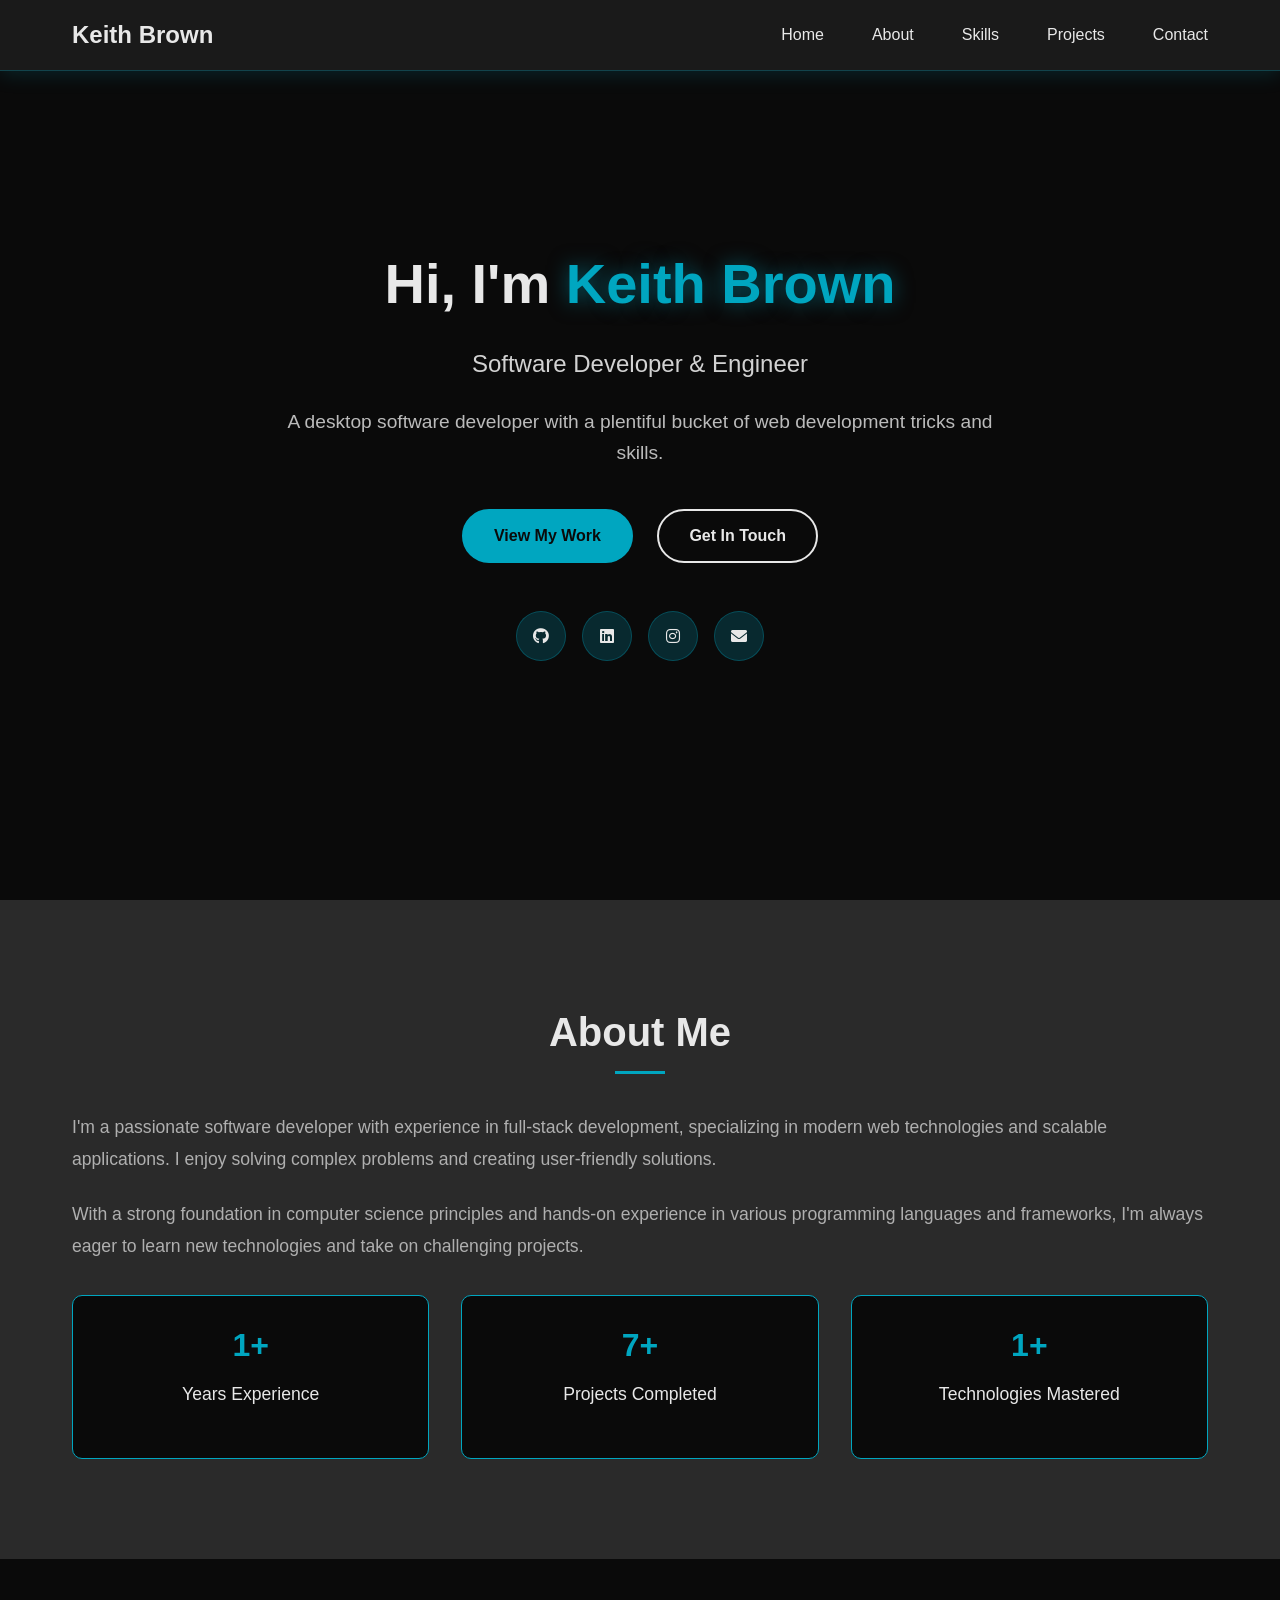
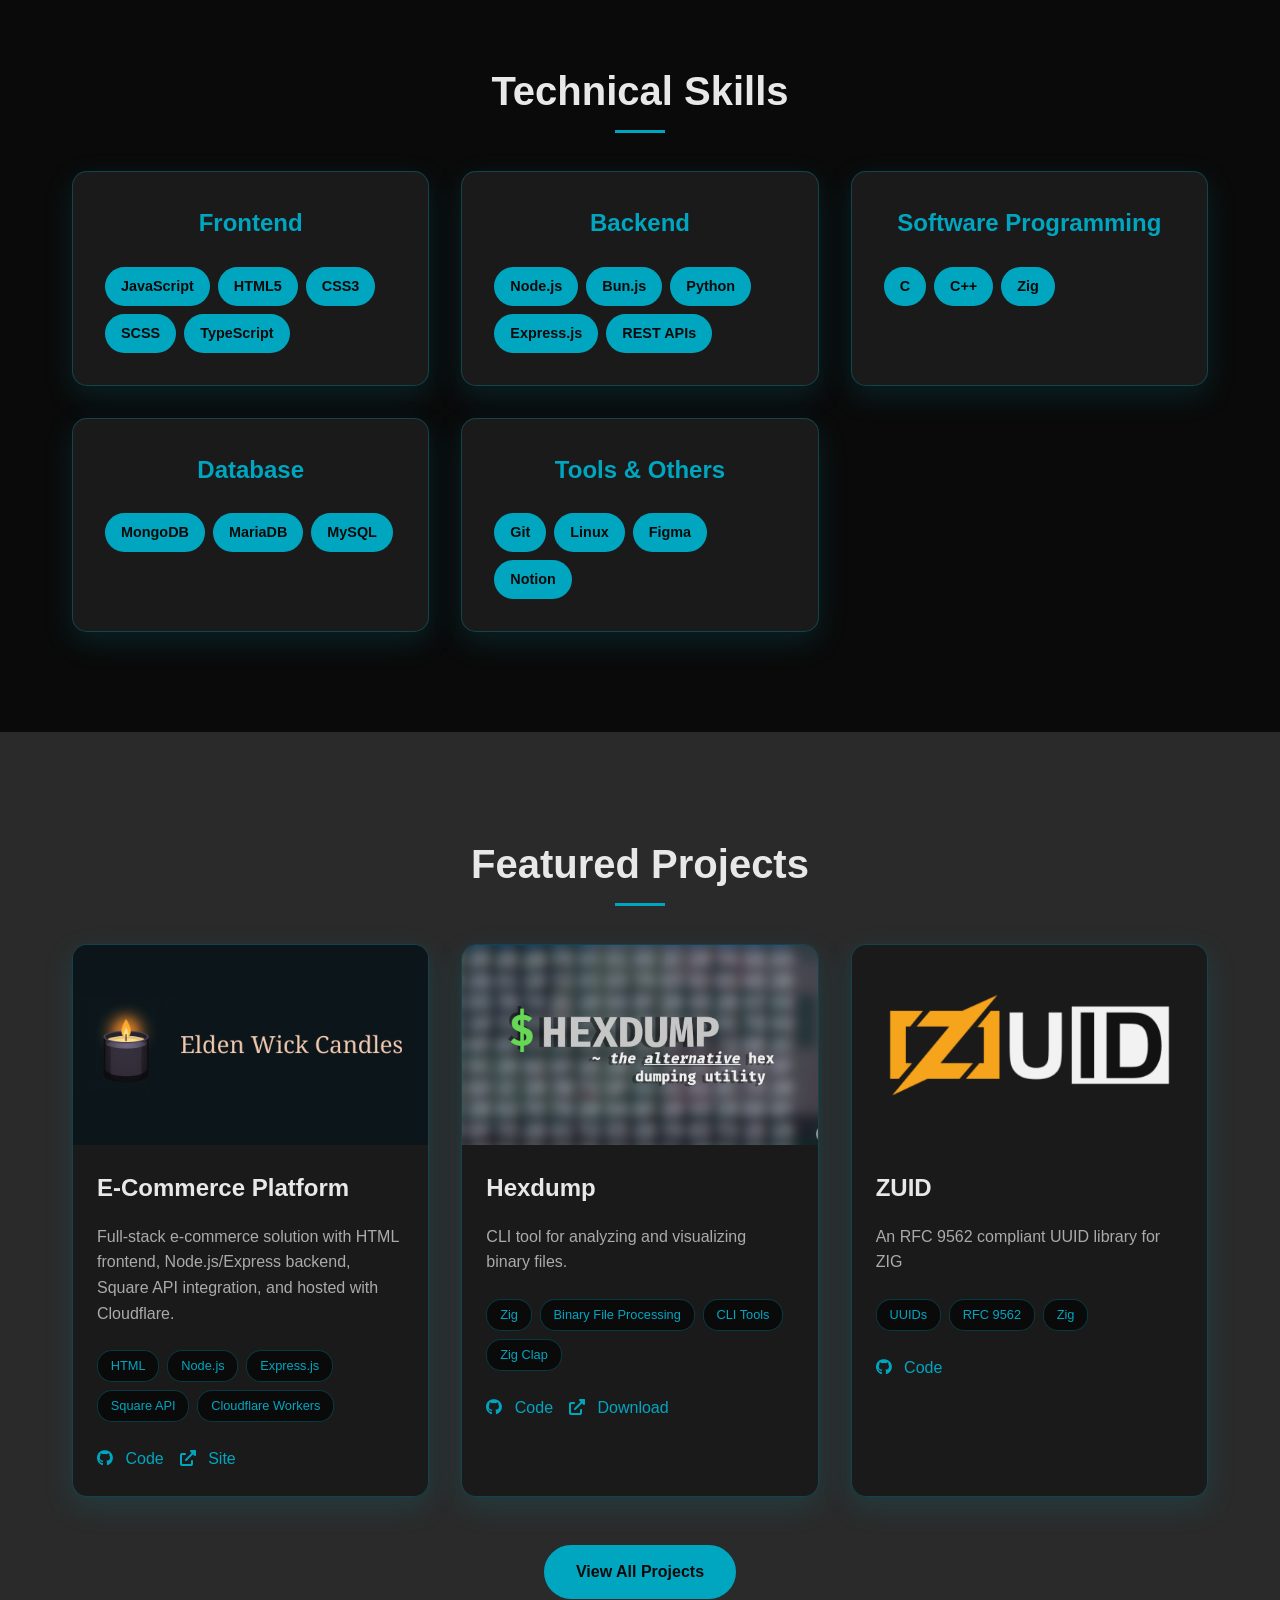
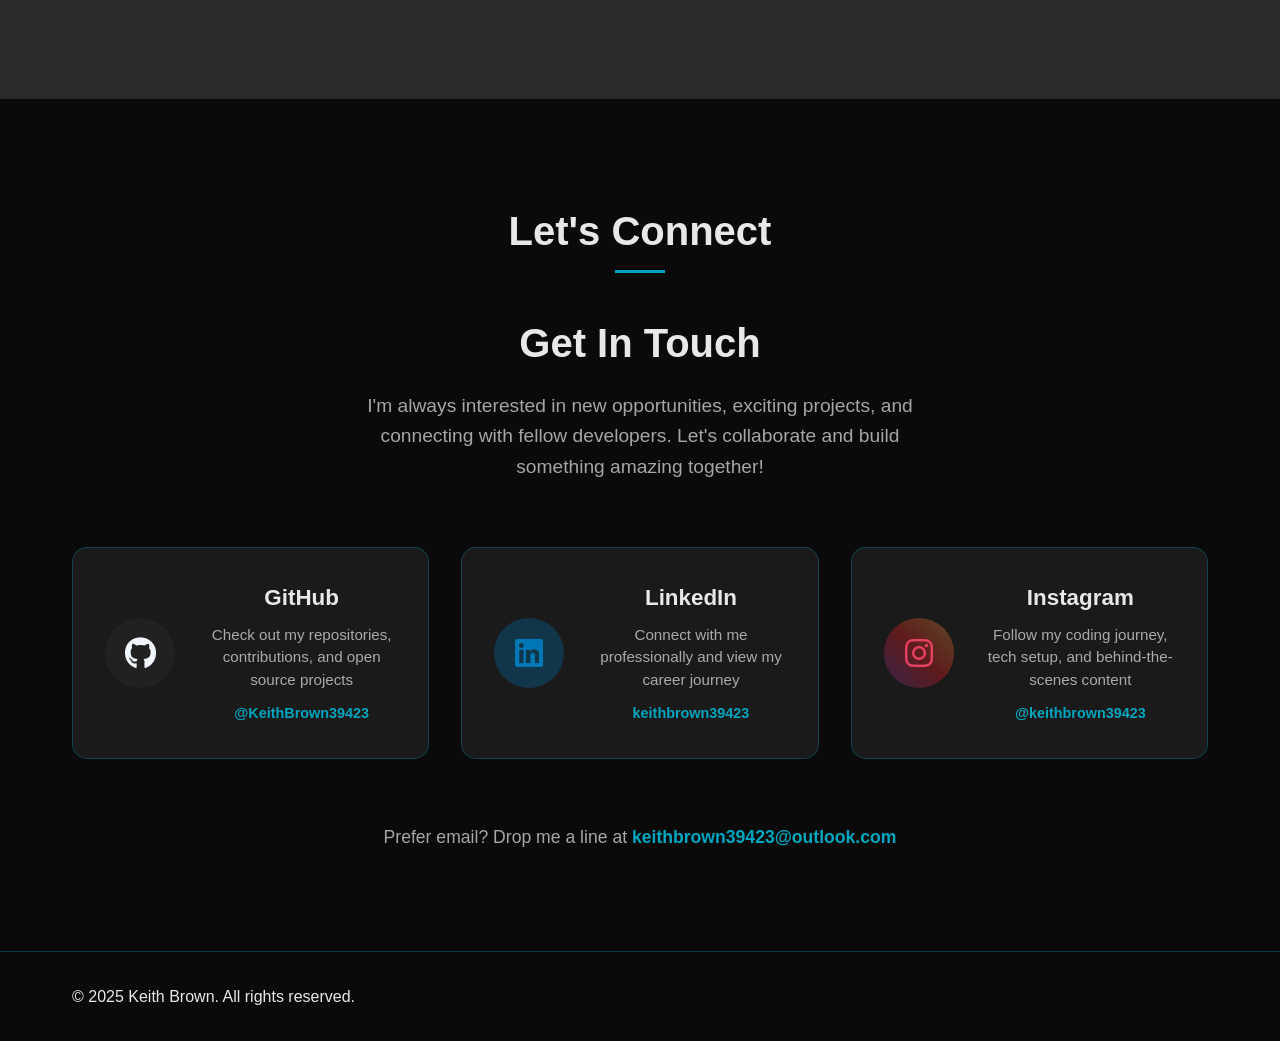
==== index.html @ 10495dfc "Fix typo" ====
<!DOCTYPE html>
<html lang="en">
<head>
    <meta charset="UTF-8">
    <meta name="viewport" content="width=device-width, initial-scale=1.0">
    <title>Keith Brown - Software Developer</title>
    <link rel="stylesheet" href="css/main.css">
    <link rel="icon" href="favicon.ico" type="image/x-icon">
    <link href="https://cdnjs.cloudflare.com/ajax/libs/font-awesome/6.0.0/css/all.min.css" rel="stylesheet">
</head>
<body>
    <!-- Navigation -->
    <nav class="navbar">
        <div class="nav-container">
            <a href="#home" class="nav-logo">Keith Brown</a>
            <div class="nav-menu" id="nav-menu">
                <a href="#home" class="nav-link">Home</a>
                <a href="#about" class="nav-link">About</a>
                <a href="#skills" class="nav-link">Skills</a>
                <a href="#projects" class="nav-link">Projects</a>
                <a href="#contact" class="nav-link">Contact</a>
            </div>
            <div class="hamburger" id="hamburger">
                <span class="bar"></span>
                <span class="bar"></span>
                <span class="bar"></span>
            </div>
        </div>
    </nav>

    <!-- Hero Section -->
    <section id="home" class="hero">
        <div class="hero-content">
            <h1 class="hero-title">
                Hi, I'm <span class="highlight">Keith Brown</span>
            </h1>
            <h2 class="hero-subtitle">Software Developer & Engineer</h2>
            <p class="hero-description">
                A desktop software developer with a plentiful bucket of web development tricks and skills.
            </p>
            <div class="hero-buttons">
                <a href="#projects" class="btn btn-primary">View My Work</a>
                <a href="#contact" class="btn btn-secondary">Get In Touch</a>
            </div>
            <div class="social-links">
                <a href="https://github.com/KeithBrown39423" class="social-link"><i class="fab fa-github"></i></a>
                <a href="https://linkedin.com/in/keithbrown39423/" class="social-link"><i class="fab fa-linkedin"></i></a>
                <a href="https://instagram.com/KeithBrown39423" class="social-link"><i class="fab fa-instagram"></i></a>
                <a href="mailto:keithbrown39423@outlook.com" class="social-link"><i class="fas fa-envelope"></i></a>
            </div>
        </div>
    </section>

    <!-- About Section -->
    <section id="about" class="about">
        <div class="container">
            <h2 class="section-title">About Me</h2>
            <div class="about-content">
                <div class="about-text">
                    <p>
                        I'm a passionate software developer with experience in full-stack development,
                        specializing in modern web technologies and scalable applications. I enjoy
                        solving complex problems and creating user-friendly solutions.
                    </p>
                    <p>
                        With a strong foundation in computer science principles and hands-on experience
                        in various programming languages and frameworks, I'm always eager to learn
                        new technologies and take on challenging projects.
                    </p>
                    <div class="stats">
                        <div class="stat">
                            <h3>5+</h3>
                            <p>Years Experience</p>
                        </div>
                        <div class="stat">
                            <h3>20+</h3>
                            <p>Projects Completed</p>
                        </div>
                        <div class="stat">
                            <h3>5+</h3>
                            <p>Technologies Mastered</p>
                        </div>
                    </div>
                </div>
            </div>
        </div>
    </section>

    <!-- Skills Section -->
    <section id="skills" class="skills">
        <div class="container">
            <h2 class="section-title">Technical Skills</h2>
            <div class="skills-grid">
                <div class="skill-category">
                    <h3>Frontend</h3>
                    <div class="skill-items">
                        <span class="skill-item">JavaScript</span>
                        <span class="skill-item">HTML5</span>
                        <span class="skill-item">CSS3</span>
                        <span class="skill-item">SCSS</span>
                        <span class="skill-item">TypeScript</span>
                    </div>
                </div>
                <div class="skill-category">
                    <h3>Backend</h3>
                    <div class="skill-items">
                        <span class="skill-item">Node.js</span>
                        <span class="skill-item">Bun.js</span>
                        <span class="skill-item">Python</span>
                        <span class="skill-item">Express.js</span>
                        <span class="skill-item">REST APIs</span>
                    </div>
                </div>
                <div class="skill-category">
                    <h3>Software Programming</h3>
                    <div class="skill-items">
                        <div class="skill-item">C</div>
                        <div class="skill-item">C++</div>
                        <div class="skill-item">Zig</div>
                    </div>
                </div>
                <div class="skill-category">
                    <h3>Database</h3>
                    <div class="skill-items">
                        <span class="skill-item">MongoDB</span>
                        <span class="skill-item">MariaDB</span>
                        <span class="skill-item">MySQL</span>
                    </div>
                </div>
                <div class="skill-category">
                    <h3>Tools & Others</h3>
                    <div class="skill-items">
                        <span class="skill-item">Git</span>
                        <span class="skill-item">Linux</span>
                        <span class="skill-item">Figma</span>
                        <span class="skill-item">Notion</span>
                    </div>
                </div>
            </div>
        </div>
    </section>

    <!-- Projects Section -->
    <section id="projects" class="projects">
        <div class="container">
            <h2 class="section-title">Featured Projects</h2>
            <div class="projects-grid">
                <div class="project-card">
                    <div class="project-image">
                        <img src="images/eldenwickcandles.png" alt="E-Commerce Platform">
                    </div>
                    <div class="project-content">
                        <h3>E-Commerce Platform</h3>
                        <p>Full-stack e-commerce solution with HTML frontend, Node.js/Express backend, Square API integration, and hosted with Cloudflare.</p>
                        <div class="project-tech">
                            <span>HTML</span>
                            <span>Node.js</span>
                            <span>Express.js</span>
                            <span>Square API</span>
                            <span>Cloudflare Workers</span>
                        </div>
                        <div class="project-links">
                            <a href="https://github.com/Elden-Wick-Candles/website" class="project-link" target="_blank"><i class="fab fa-github"></i> Code</a>
                            <a href="https://eldenwickcandles.com" class="project-link" target="_blank"><i class="fas fa-external-link-alt"></i> Site</a>
                        </div>
                    </div>
                </div>

                <div class="project-card">
                    <div class="project-image">
                        <img src="images/hexdump.png" alt="Hexdump">
                    </div>
                    <div class="project-content">
                        <h3>Hexdump</h3>
                        <p>CLI tool for analyzing and visualizing binary files.</p>
                        <div class="project-tech">
                            <span>Zig</span>
                            <span>Binary File Processing</span>
                            <span>CLI Tools</span>
                            <span>Zig Clap</span>
                        </div>
                        <div class="project-links">
                            <a href="https://github.com/KeithBrown39423/Hexdump" class="project-link" target="_blank"><i class="fab fa-github"></i> Code</a>
                            <a href="https://github.com/KeithBrown39423/Hexdump/releases" class="project-link" target="_blank"><i class="fas fa-external-link-alt"></i> Download</a>
                        </div>
                    </div>
                </div>

                <div class="project-card">
                    <div class="project-image">
                        <img src="images/zuid.png" alt="ZUID">
                    </div>
                    <div class="project-content">
                        <h3>ZUID</h3>
                        <p>An RFC 9562 compliant UUID library for ZIG </p>
                        <div class="project-tech">
                            <span>UUIDs</span>
                            <span>RFC 9562</span>
                            <span>Zig</span>
                        </div>
                        <div class="project-links">
                            <a href="https://github.com/KeithBrown39423/ZUID" class="project-link" target="_blank"><i class="fab fa-github"></i> Code</a>
                        </div>
                    </div>
                </div>
            </div>
            <div class="projects-cta">
                <a href="projects.html" class="btn btn-primary">View All Projects</a>
            </div>
        </div>
    </section>

    <!-- Contact Section -->
    <section id="contact" class="contact">
        <div class="container">
            <h2 class="section-title">Let's Connect</h2>
            <div class="contact-content">
                <div class="contact-intro">
                    <h3>Get In Touch</h3>
                    <p>I'm always interested in new opportunities, exciting projects, and connecting with fellow developers. Let's collaborate and build something amazing together!</p>
                </div>
                <div class="social-contact-grid">
                    <a href="https://github.com/KeithBrown39423" target="_blank" rel="noopener noreferrer" class="social-contact-card github">
                        <div class="social-icon">
                            <i class="fab fa-github"></i>
                        </div>
                        <div class="social-info">
                            <h4>GitHub</h4>
                            <p>Check out my repositories, contributions, and open source projects</p>
                            <span class="social-handle">@KeithBrown39423</span>
                        </div>
                    </a>
                    
                    <a href="https://linkedin.com/in/keithbrown39423" target="_blank" rel="noopener noreferrer" class="social-contact-card linkedin">
                        <div class="social-icon">
                            <i class="fab fa-linkedin"></i>
                        </div>
                        <div class="social-info">
                            <h4>LinkedIn</h4>
                            <p>Connect with me professionally and view my career journey</p>
                            <span class="social-handle">keithbrown39423</span>
                        </div>
                    </a>
                    
                    <a href="https://instagram.com/keithbrown39423" target="_blank" rel="noopener noreferrer" class="social-contact-card instagram">
                        <div class="social-icon">
                            <i class="fab fa-instagram"></i>
                        </div>
                        <div class="social-info">
                            <h4>Instagram</h4>
                            <p>Follow my coding journey, tech setup, and behind-the-scenes content</p>
                            <span class="social-handle">@keithbrown39423</span>
                        </div>
                    </a>
                </div>
                <div class="contact-cta">
                    <p>Prefer email? Drop me a line at <a href="mailto:keithbrown39423@outlook.com" class="email-link">keithbrown39423@outlook.com</a></p>
                </div>
            </div>
        </div>
    </section>

    <!-- Footer -->
    <footer class="footer">
        <div class="container">
            <p>&copy; 2025 Keith Brown. All rights reserved.</p>
        </div>
    </footer>

    <script src="js/script.min.js"></script>
</body>
</html>
---- css/main.css ----
*{margin:0;padding:0;box-sizing:border-box}body{font-family:"Segoe UI",Tahoma,Geneva,Verdana,sans-serif;line-height:1.6;color:#e8e8e8;background-color:#0a0a0a;overflow-x:hidden}.container{max-width:1200px;margin:0 auto;padding:0 2rem}html{scroll-behavior:smooth}::selection{background-color:#00a6c0;color:#0a0a0a}.navbar{background-color:#1a1a1a;box-shadow:0 2px 20px rgba(0,166,192,.2);position:fixed;top:0;width:100%;z-index:1000;transition:all .3s ease;border-bottom:1px solid rgba(0,166,192,.3)}.navbar .nav-container{max-width:1200px;margin:0 auto;padding:1rem 2rem;display:flex;align-items:center;justify-content:center;justify-content:space-between}.navbar .nav-logo{font-size:1.5rem;font-weight:bold;color:#e8e8e8;text-decoration:none;transition:color .3s ease}.navbar .nav-logo:hover{color:#00a6c0}.navbar .nav-menu{display:flex;gap:3rem;list-style:none}@media(max-width: 768px){.navbar .nav-menu{position:fixed;left:-100%;top:70px;flex-direction:column;background-color:#1a1a1a;width:100%;text-align:center;transition:.3s;box-shadow:0 10px 27px rgba(0,166,192,.2);padding:3rem 0;border-bottom:1px solid rgba(0,166,192,.3)}.navbar .nav-menu.active{left:0}}.navbar .nav-link{color:#e8e8e8;text-decoration:none;font-weight:500;transition:color .3s ease;position:relative}.navbar .nav-link:hover{color:#00a6c0}.navbar .nav-link::after{content:"";position:absolute;width:0;height:2px;bottom:-5px;left:0;background-color:#00a6c0;transition:width .3s ease}.navbar .nav-link:hover::after{width:100%}.navbar .hamburger{display:none;flex-direction:column;cursor:pointer}@media(max-width: 768px){.navbar .hamburger{display:flex}}.navbar .hamburger .bar{width:25px;height:3px;background-color:#e8e8e8;margin:3px 0;transition:.3s}.navbar .hamburger .bar:nth-child(1).active{transform:rotate(-45deg) translate(-5px, 6px)}.navbar .hamburger .bar:nth-child(2).active{opacity:0}.navbar .hamburger .bar:nth-child(3).active{transform:rotate(45deg) translate(-5px, -6px)}.hero{min-height:100vh;display:flex;align-items:center;justify-content:center;text-align:center;color:#e8e8e8;position:relative;overflow:hidden}.hero::before{content:"";position:absolute;top:0;left:0;right:0;bottom:0;opacity:.05;z-index:-1}.hero-content{max-width:800px;padding:0 2rem;animation:fadeInUp 1s ease-out}.hero-title{font-size:3.5rem;font-weight:700;margin-bottom:1rem}@media(max-width: 768px){.hero-title{font-size:2.5rem}}@media(max-width: 480px){.hero-title{font-size:2rem}}.hero-subtitle{font-size:1.5rem;font-weight:300;margin-bottom:1.5rem;opacity:.9}@media(max-width: 768px){.hero-subtitle{font-size:1.2rem}}.hero-description{font-size:1.2rem;margin-bottom:2.5rem;opacity:.8}.hero .highlight{color:#00a6c0;text-shadow:0 0 20px rgba(0,166,192,.5)}.hero-buttons{margin-bottom:3rem}@media(max-width: 480px){.hero-buttons .btn{display:block;margin:.5rem auto;width:fit-content}}.btn{display:inline-block;padding:12px 30px;margin:0 10px;border-radius:50px;text-decoration:none;font-weight:600;transition:all .3s ease;border:2px solid rgba(0,0,0,0);cursor:pointer}.btn-primary{background-color:#00a6c0;color:#0a0a0a;border-color:#00a6c0;font-weight:600}.btn-primary:hover{background-color:rgba(0,0,0,0);border-color:#00a6c0;color:#00a6c0;transform:translateY(-2px);box-shadow:0 5px 15px rgba(0,166,192,.4)}.btn-secondary{background-color:rgba(0,0,0,0);color:#e8e8e8;border-color:#e8e8e8}.btn-secondary:hover{background-color:#e8e8e8;color:#0a0a0a;transform:translateY(-2px);box-shadow:0 5px 15px rgba(232,232,232,.3)}.social-links{display:flex;justify-content:center;gap:1rem}.social-link{display:flex;align-items:center;justify-content:center;width:50px;height:50px;background-color:rgba(0,166,192,.2);color:#e8e8e8;border-radius:50%;text-decoration:none;transition:all .3s ease;border:1px solid rgba(0,166,192,.3)}.social-link:hover{background-color:#00a6c0;color:#0a0a0a;transform:translateY(-3px);box-shadow:0 5px 15px rgba(0,166,192,.4)}.section-title{text-align:center;font-size:2.5rem;margin-bottom:3rem;color:#e8e8e8;position:relative}@media(max-width: 480px){.section-title{font-size:2rem}}.section-title::after{content:"";position:absolute;width:50px;height:3px;background-color:#00a6c0;bottom:-10px;left:50%;transform:translateX(-50%)}.about{padding:100px 0;background-color:#2a2a2a}.about-content{display:block;align-items:center}@media(max-width: 768px){.about-content{grid-template-columns:1fr;gap:2rem}}.about-text p{font-size:1.1rem;margin-bottom:1.5rem;color:rgba(232,232,232,.7);line-height:1.8}.about-image{text-align:center}.about-image .profile-img{width:100%;max-width:300px;border-radius:20px;box-shadow:0 15px 35px rgba(0,166,192,.3);border:2px solid #00a6c0}.stats{display:grid;grid-template-columns:repeat(3, 1fr);gap:2rem;margin-top:2rem}@media(max-width: 768px){.stats{grid-template-columns:1fr;gap:1rem}}.stats .stat{text-align:center;padding:1.5rem;background-color:#0a0a0a;border-radius:10px;border:1px solid #00a6c0;transition:all .3s ease}.stats .stat:hover{transform:translateY(-3px);box-shadow:0 10px 25px rgba(0,166,192,.2)}.stats .stat h3{font-size:2rem;color:#00a6c0;margin-bottom:.5rem}.stats .stat p{color:#e8e8e8;font-weight:500}.skills{padding:100px 0;background-color:#0a0a0a}.skills-grid{display:grid;grid-template-columns:repeat(auto-fit, minmax(280px, 1fr));gap:2rem}@media(max-width: 480px){.skills-grid{grid-template-columns:1fr}}.skill-category{background-color:#1a1a1a;border-radius:15px;box-shadow:0 10px 30px rgba(0,166,192,.15);border:1px solid rgba(0,166,192,.3);transition:transform .3s ease,box-shadow .3s ease}.skill-category:hover{transform:translateY(-5px);box-shadow:0 15px 40px rgba(0,166,192,.25);border-color:#00a6c0}.skill-category{padding:2rem}.skill-category h3{font-size:1.5rem;margin-bottom:1.5rem;color:#00a6c0;text-align:center}.skill-category .skill-items{display:flex;flex-wrap:wrap;gap:.5rem}.skill-category .skill-item{background-color:#00a6c0;color:#0a0a0a;padding:.5rem 1rem;border-radius:20px;font-size:.9rem;font-weight:600;transition:all .3s ease}.skill-category .skill-item:hover{background-color:#e8e8e8;transform:scale(1.05);box-shadow:0 3px 10px rgba(0,166,192,.3)}.projects{padding:100px 0;background-color:#2a2a2a}.projects-grid{display:grid;grid-template-columns:repeat(auto-fit, minmax(350px, 1fr));gap:2rem;margin-bottom:3rem}@media(max-width: 480px){.projects-grid{grid-template-columns:1fr}}.projects-cta{text-align:center}.project-card{background-color:#1a1a1a;border-radius:15px;box-shadow:0 10px 30px rgba(0,166,192,.15);border:1px solid rgba(0,166,192,.3);transition:transform .3s ease,box-shadow .3s ease}.project-card:hover{transform:translateY(-5px);box-shadow:0 15px 40px rgba(0,166,192,.25);border-color:#00a6c0}.project-card{overflow:hidden}.project-card .project-image{height:200px;overflow:hidden}.project-card .project-image img{width:100%;height:100%;object-fit:cover;transition:transform .3s ease}.project-card:hover .project-image img{transform:scale(1.1)}.project-card .project-content{padding:1.5rem}.project-card .project-content h3{font-size:1.5rem;margin-bottom:1rem;color:#e8e8e8}.project-card .project-content p{color:rgba(232,232,232,.7);margin-bottom:1.5rem;line-height:1.6}.project-card .project-tech{display:flex;flex-wrap:wrap;gap:.5rem;margin-bottom:1.5rem}.project-card .project-tech span{background-color:#0a0a0a;color:#00a6c0;padding:.3rem .8rem;border-radius:15px;font-size:.8rem;font-weight:500;border:1px solid rgba(0,166,192,.3)}.project-card .project-links{display:flex;gap:1rem}.project-card .project-links .project-link{color:#00a6c0;text-decoration:none;font-weight:500;transition:color .3s ease}.project-card .project-links .project-link:hover{color:#e8e8e8}.project-card .project-links .project-link i{margin-right:.5rem}.contact{padding:100px 0;background-color:#0a0a0a}.contact-content{text-align:center}.contact-intro{margin-bottom:4rem}.contact-intro h3{font-size:2.5rem;margin-bottom:1rem;color:#e8e8e8}.contact-intro p{font-size:1.2rem;color:rgba(232,232,232,.7);max-width:600px;margin:0 auto;line-height:1.6}.contact-cta{margin-top:4rem}.contact-cta p{font-size:1.1rem;color:rgba(232,232,232,.7)}.contact-cta .email-link{color:#00a6c0;text-decoration:none;font-weight:600;transition:color .3s ease}.contact-cta .email-link:hover{color:#e8e8e8}.social-contact-grid{display:grid;grid-template-columns:repeat(auto-fit, minmax(320px, 1fr));gap:2rem;margin:4rem 0}@media(max-width: 480px){.social-contact-grid{grid-template-columns:1fr;gap:1.5rem}}.social-contact-card{display:flex;align-items:center;gap:2rem;padding:2rem;background-color:#1a1a1a;border-radius:15px;text-decoration:none;color:#e8e8e8;border:1px solid rgba(0,166,192,.3);transition:all .3s ease;position:relative;overflow:hidden}.social-contact-card::before{content:"";position:absolute;top:0;left:-100%;width:100%;height:100%;background:linear-gradient(90deg, transparent, rgba(0, 166, 192, 0.1), transparent);transition:left .5s ease}.social-contact-card:hover{transform:translateY(-5px);box-shadow:0 15px 35px rgba(0,166,192,.2);border-color:#00a6c0}.social-contact-card:hover::before{left:100%}.social-contact-card:hover .social-icon i{transform:scale(1.2) rotate(5deg)}.social-contact-card:hover .social-handle{color:#00a6c0}.social-contact-card .social-icon{display:flex;align-items:center;justify-content:center;width:70px;height:70px;border-radius:50%;font-size:2rem;flex-shrink:0;transition:all .3s ease}.social-contact-card .social-icon i{transition:all .3s ease}.social-contact-card .social-info{flex:1}.social-contact-card .social-info h4{font-size:1.4rem;margin-bottom:.5rem;color:#e8e8e8}.social-contact-card .social-info p{font-size:.95rem;color:rgba(232,232,232,.7);margin-bottom:.5rem;line-height:1.5}.social-contact-card .social-info .social-handle{font-size:.9rem;color:#00a6c0;font-weight:600;transition:color .3s ease}.social-contact-card.github .social-icon{background-color:rgba(51,51,51,.3);color:#f0f6fc}.social-contact-card.github:hover .social-icon{background-color:#24292e;color:#fff}.social-contact-card.linkedin .social-icon{background-color:rgba(0,119,181,.3);color:#0077b5}.social-contact-card.linkedin:hover .social-icon{background-color:#0077b5;color:#fff}.social-contact-card.instagram .social-icon{background:linear-gradient(45deg, rgba(131, 58, 180, 0.3), rgba(253, 29, 29, 0.3), rgba(252, 176, 64, 0.3));color:#e4405f}.social-contact-card.instagram:hover .social-icon{background:linear-gradient(45deg, #833ab4, #fd1d1d, #fcb045);color:#fff}@media(max-width: 480px){.social-contact-card{flex-direction:column;text-align:center;gap:1.5rem}.social-contact-card .social-icon{width:80px;height:80px;font-size:2.5rem}}.footer{background-color:#0a0a0a;color:#e8e8e8;padding:2rem 0;text-align:center;border-top:1px solid rgba(0,166,192,.3)}.footer .container{display:flex;justify-content:space-between;align-items:center}@media(max-width: 768px){.footer .container{flex-direction:column;gap:1rem}}.footer-links{display:flex;gap:2rem}@media(max-width: 480px){.footer-links{flex-direction:column;gap:1rem}}.footer-link{color:#e8e8e8;text-decoration:none;transition:color .3s ease}.footer-link:hover{color:#00a6c0}@keyframes fadeInUp{from{opacity:0;transform:translateY(30px)}to{opacity:1;transform:translateY(0)}}@keyframes socialCardSlideIn{from{opacity:0;transform:translateX(-30px)}to{opacity:1;transform:translateX(0)}}.social-card-animate{animation:socialCardSlideIn .6s ease-out forwards}@keyframes pulse{0%,100%{transform:scale(1)}50%{transform:scale(1.05)}}.loading{opacity:0;transform:translateY(20px);transition:all .6s ease}.loading.loaded{opacity:1;transform:translateY(0)}.back-to-top{position:fixed;bottom:30px;right:30px;width:50px;height:50px;border-radius:50%;background-color:#00a6c0;color:#0a0a0a;border:none;cursor:pointer;opacity:0;transform:translateY(100px);transition:all .3s ease;z-index:1000;font-size:18px;display:flex;align-items:center;justify-content:center}.back-to-top:hover{background-color:#e8e8e8;transform:translateY(0) scale(1.1)}.back-to-top.visible{opacity:1;transform:translateY(0)}.text-center{text-align:center}.text-left{text-align:left}.text-right{text-align:right}.mb-sm{margin-bottom:1rem}.mb-md{margin-bottom:1.5rem}.mb-lg{margin-bottom:2rem}.mb-xl{margin-bottom:3rem}.mt-sm{margin-top:1rem}.mt-md{margin-top:1.5rem}.mt-lg{margin-top:2rem}.mt-xl{margin-top:3rem}::-webkit-scrollbar{width:8px}::-webkit-scrollbar-track{background-color:#0a0a0a}::-webkit-scrollbar-thumb{background-color:#00a6c0;border-radius:4px}::-webkit-scrollbar-thumb:hover{background-color:rgb(0,210.09375,243)}*:focus{outline:2px solid #00a6c0;outline-offset:2px}button:focus,a:focus,input:focus,textarea:focus,select:focus{outline:2px solid #00a6c0;outline-offset:2px}@media print{.navbar,.back-to-top,.social-links{display:none}body{background-color:#fff;color:#000}.section-title::after{background-color:#000}}/*# sourceMappingURL=main.css.map */
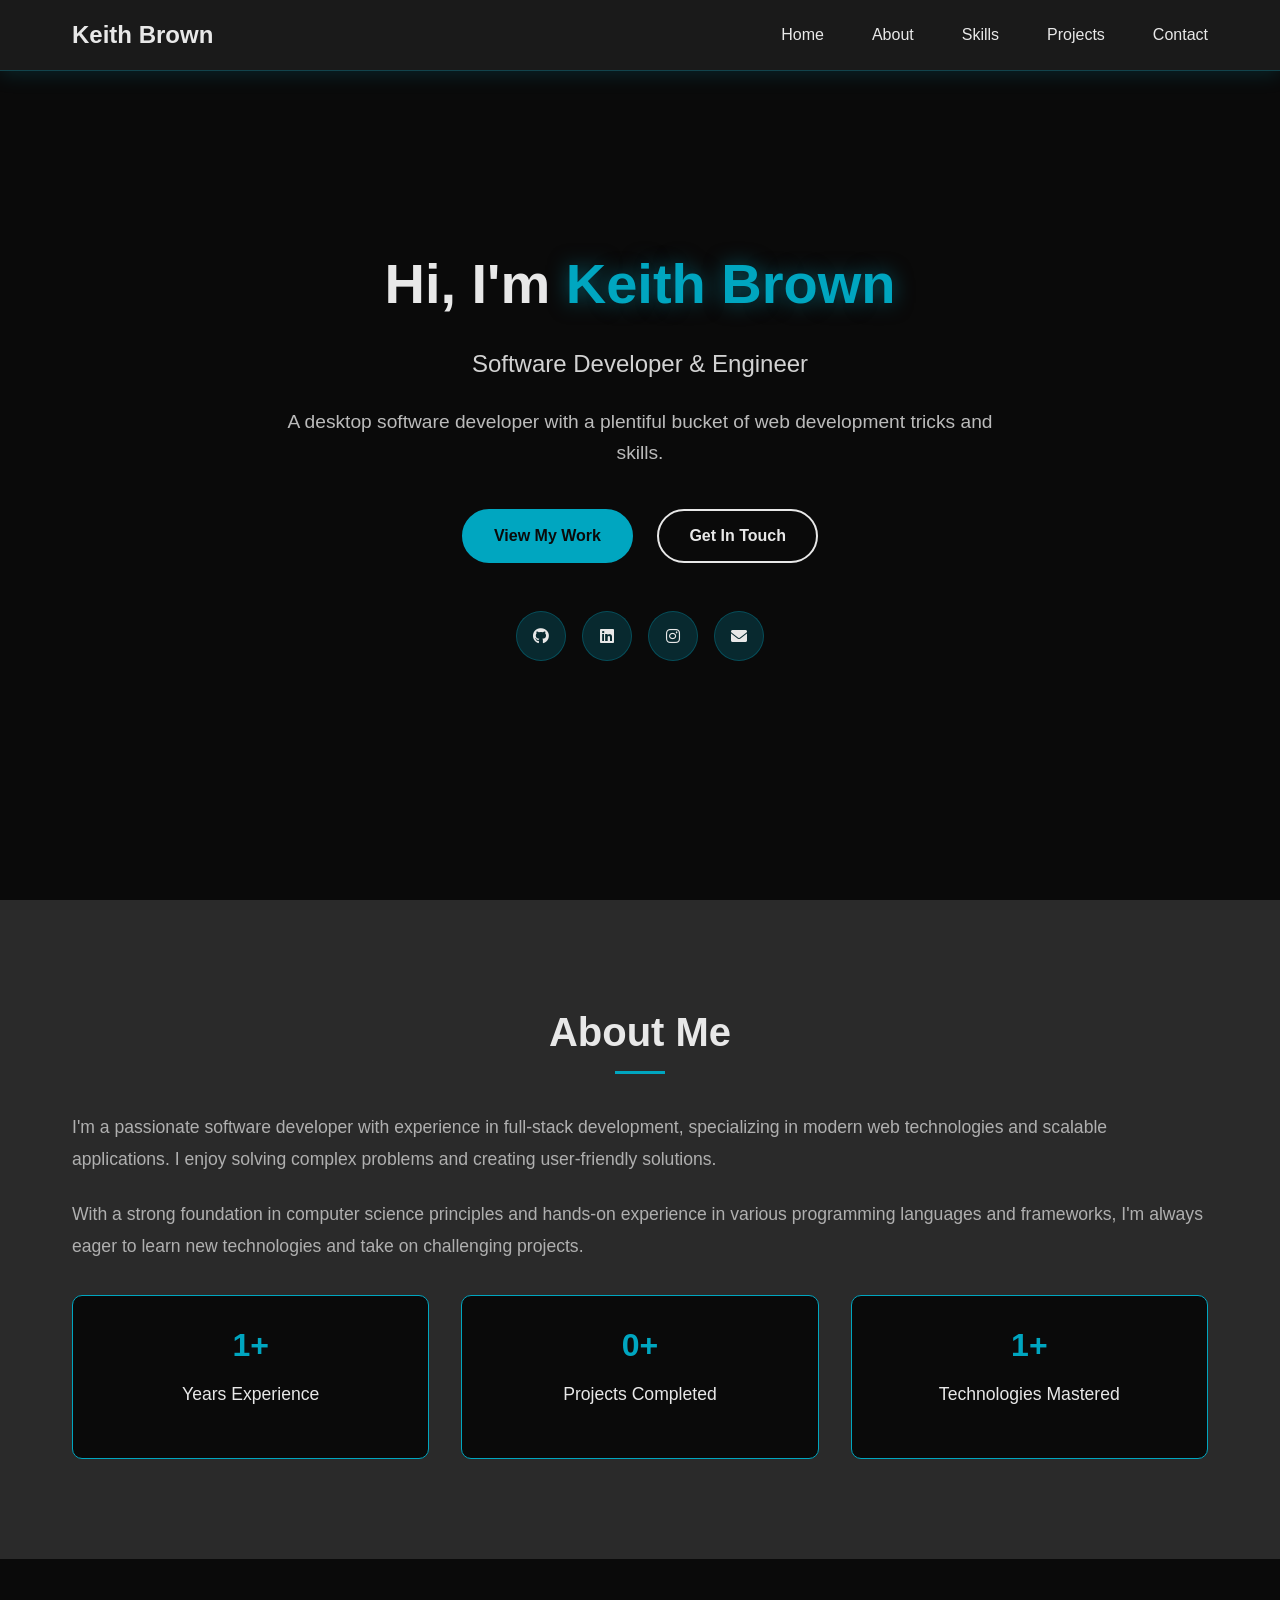
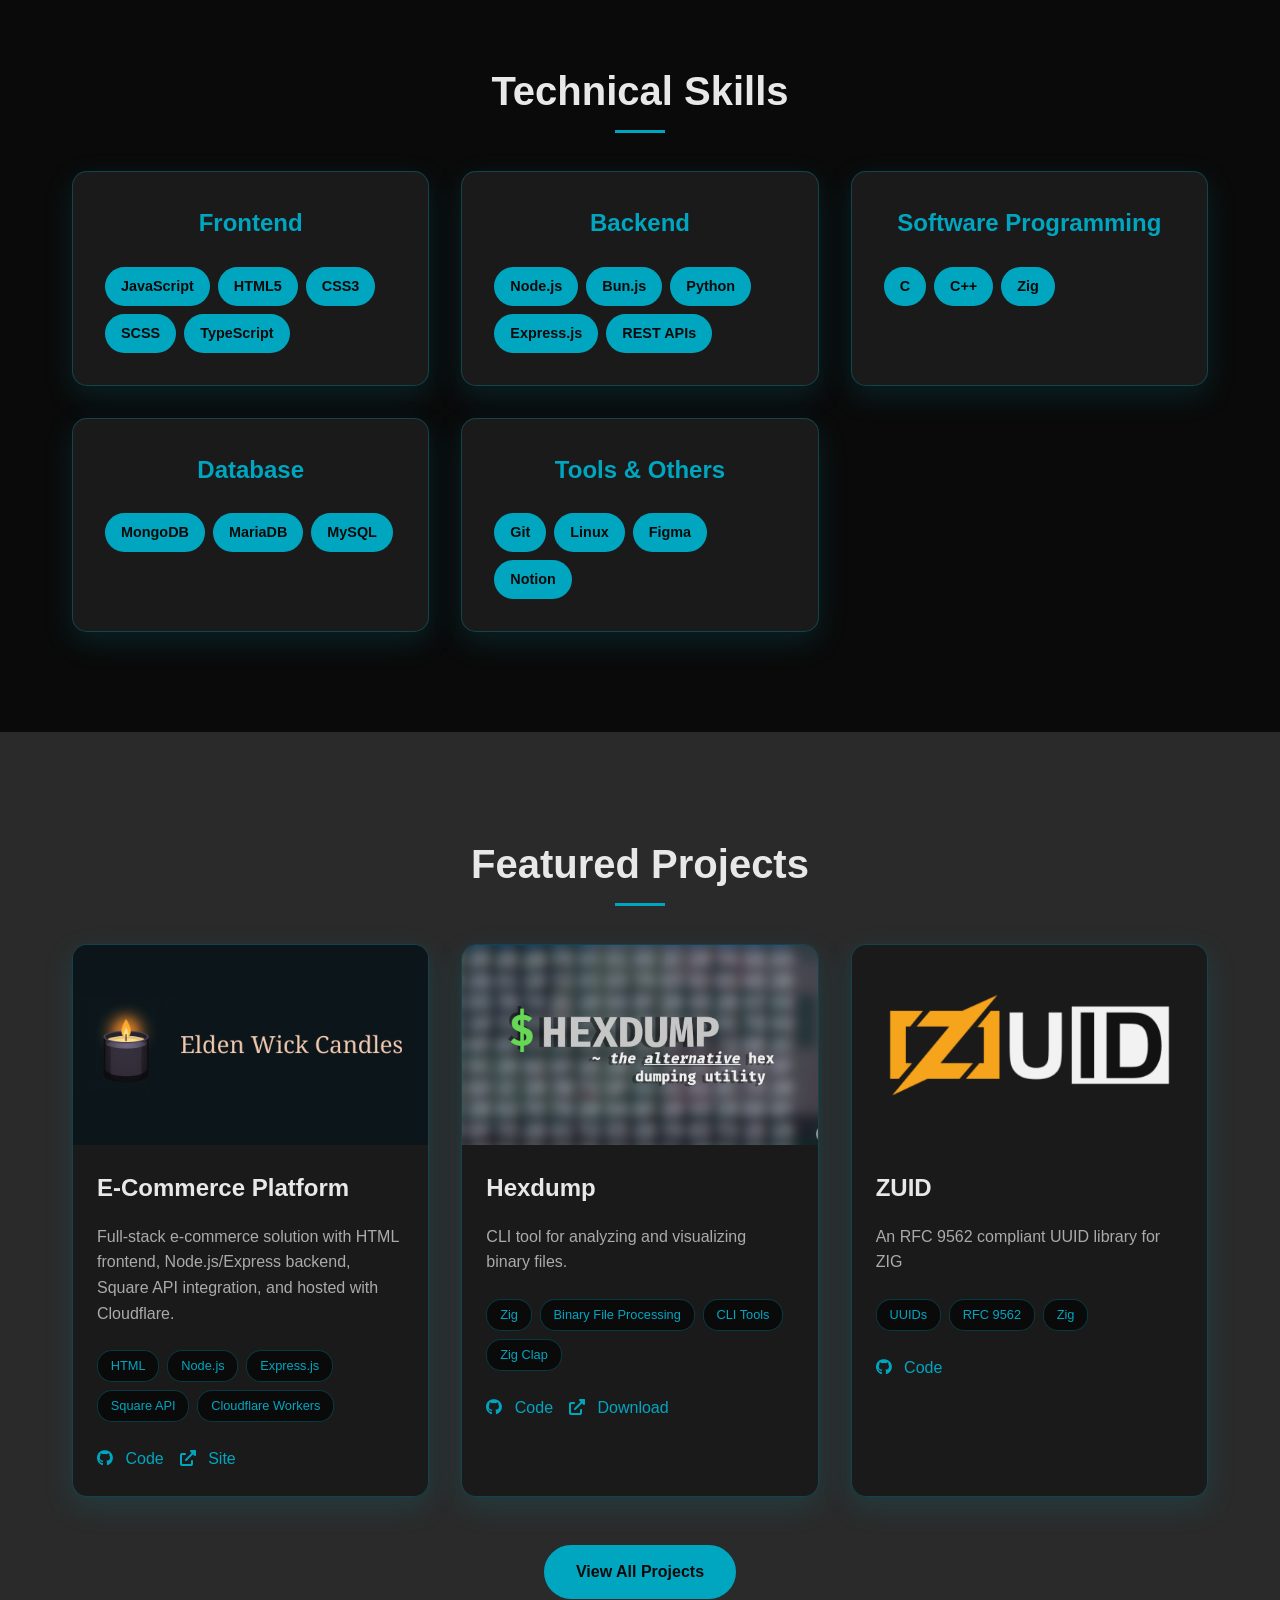
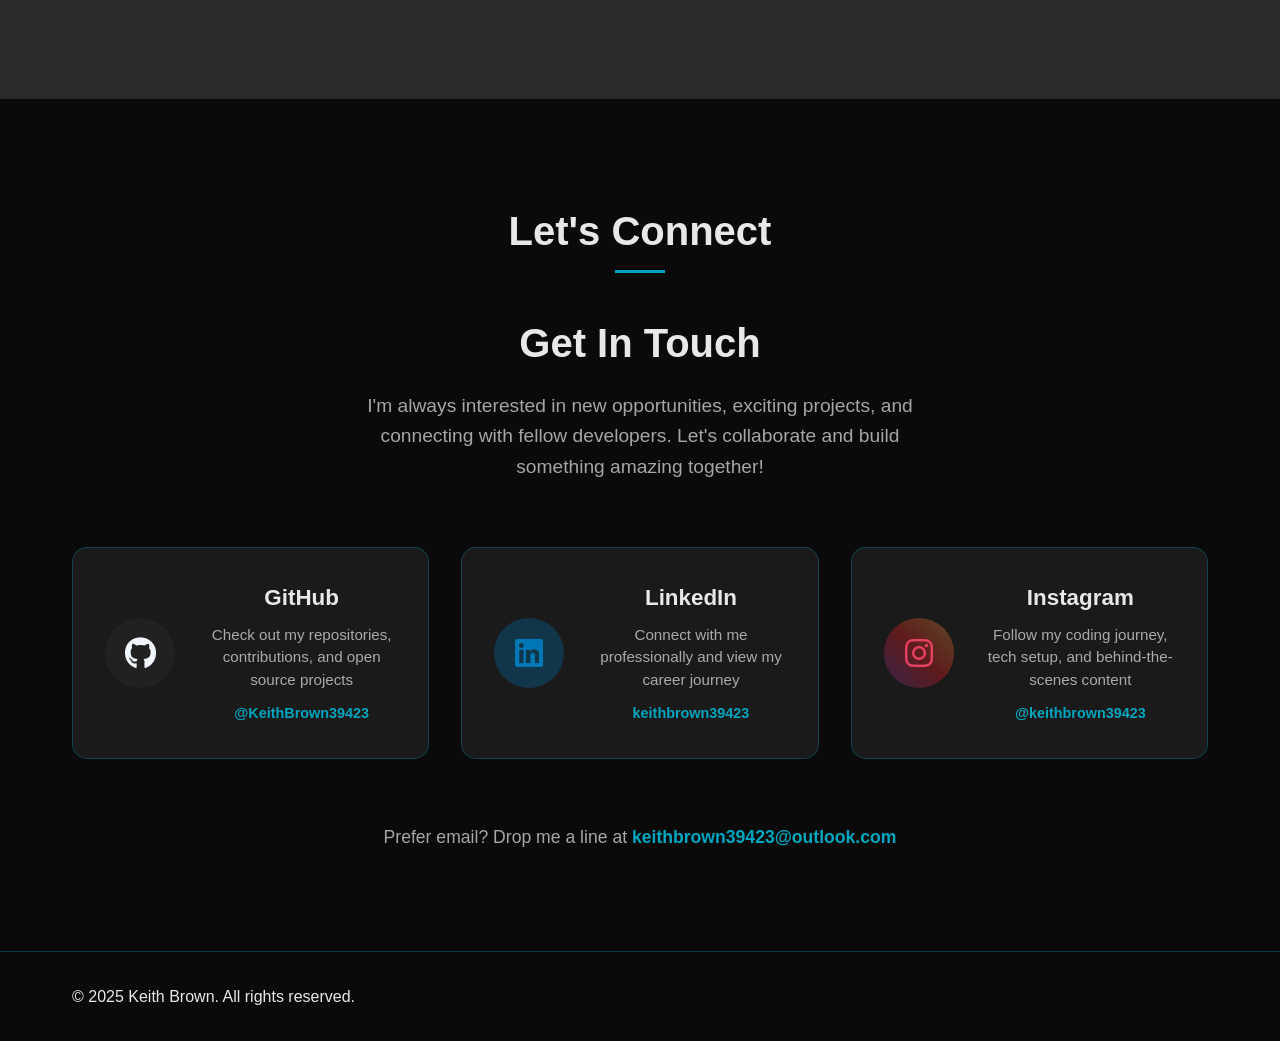
==== commit 28ea930b: "Fix HTML formatting and add missing closing tags" ====
--- a/index.html
+++ b/index.html
@@ -73,7 +73,7 @@
                             <p>Years Experience</p>
                         </div>
                         <div class="stat">
-                            <h3>20+</h3>
+                            <h3>3</h3>
                             <p>Projects Completed</p>
                         </div>
                         <div class="stat">
@@ -269,4 +269,5 @@
 
     <script src="js/script.min.js"></script>
 </body>
-</html>+
+</html>
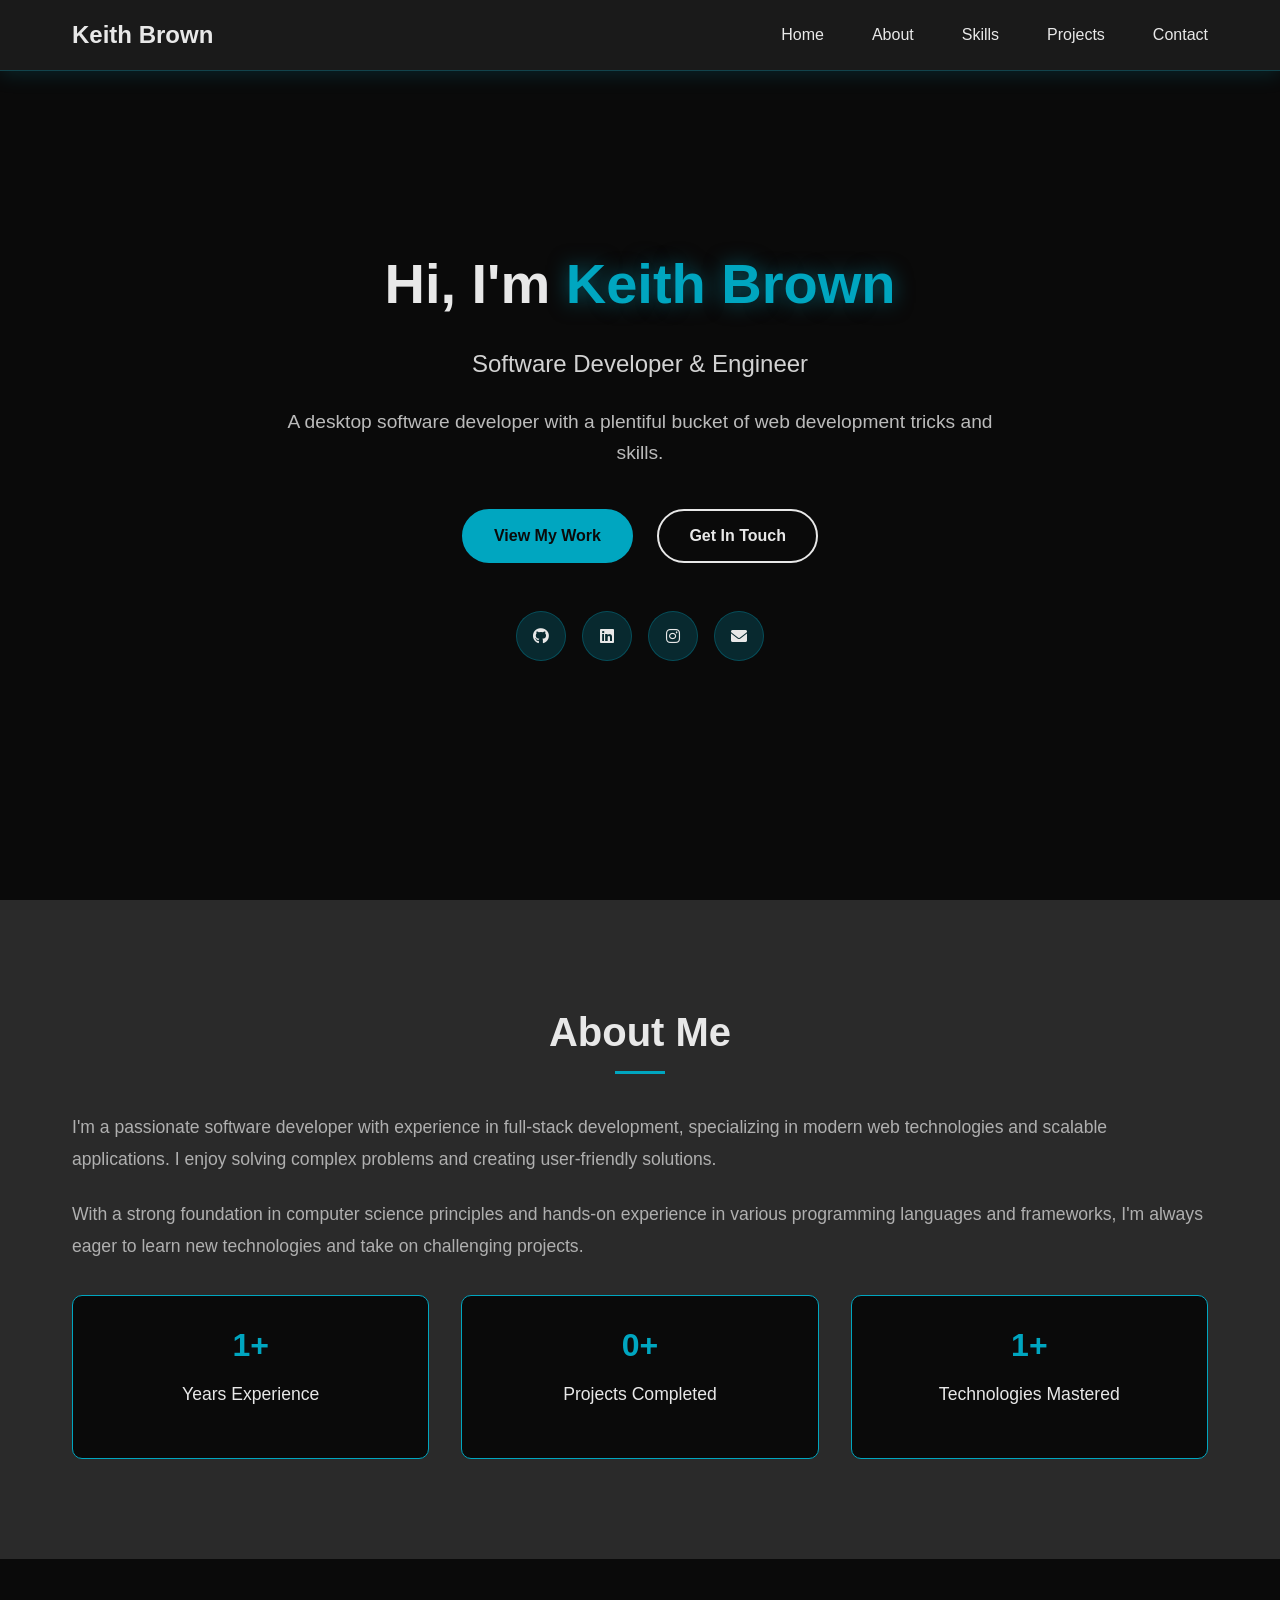
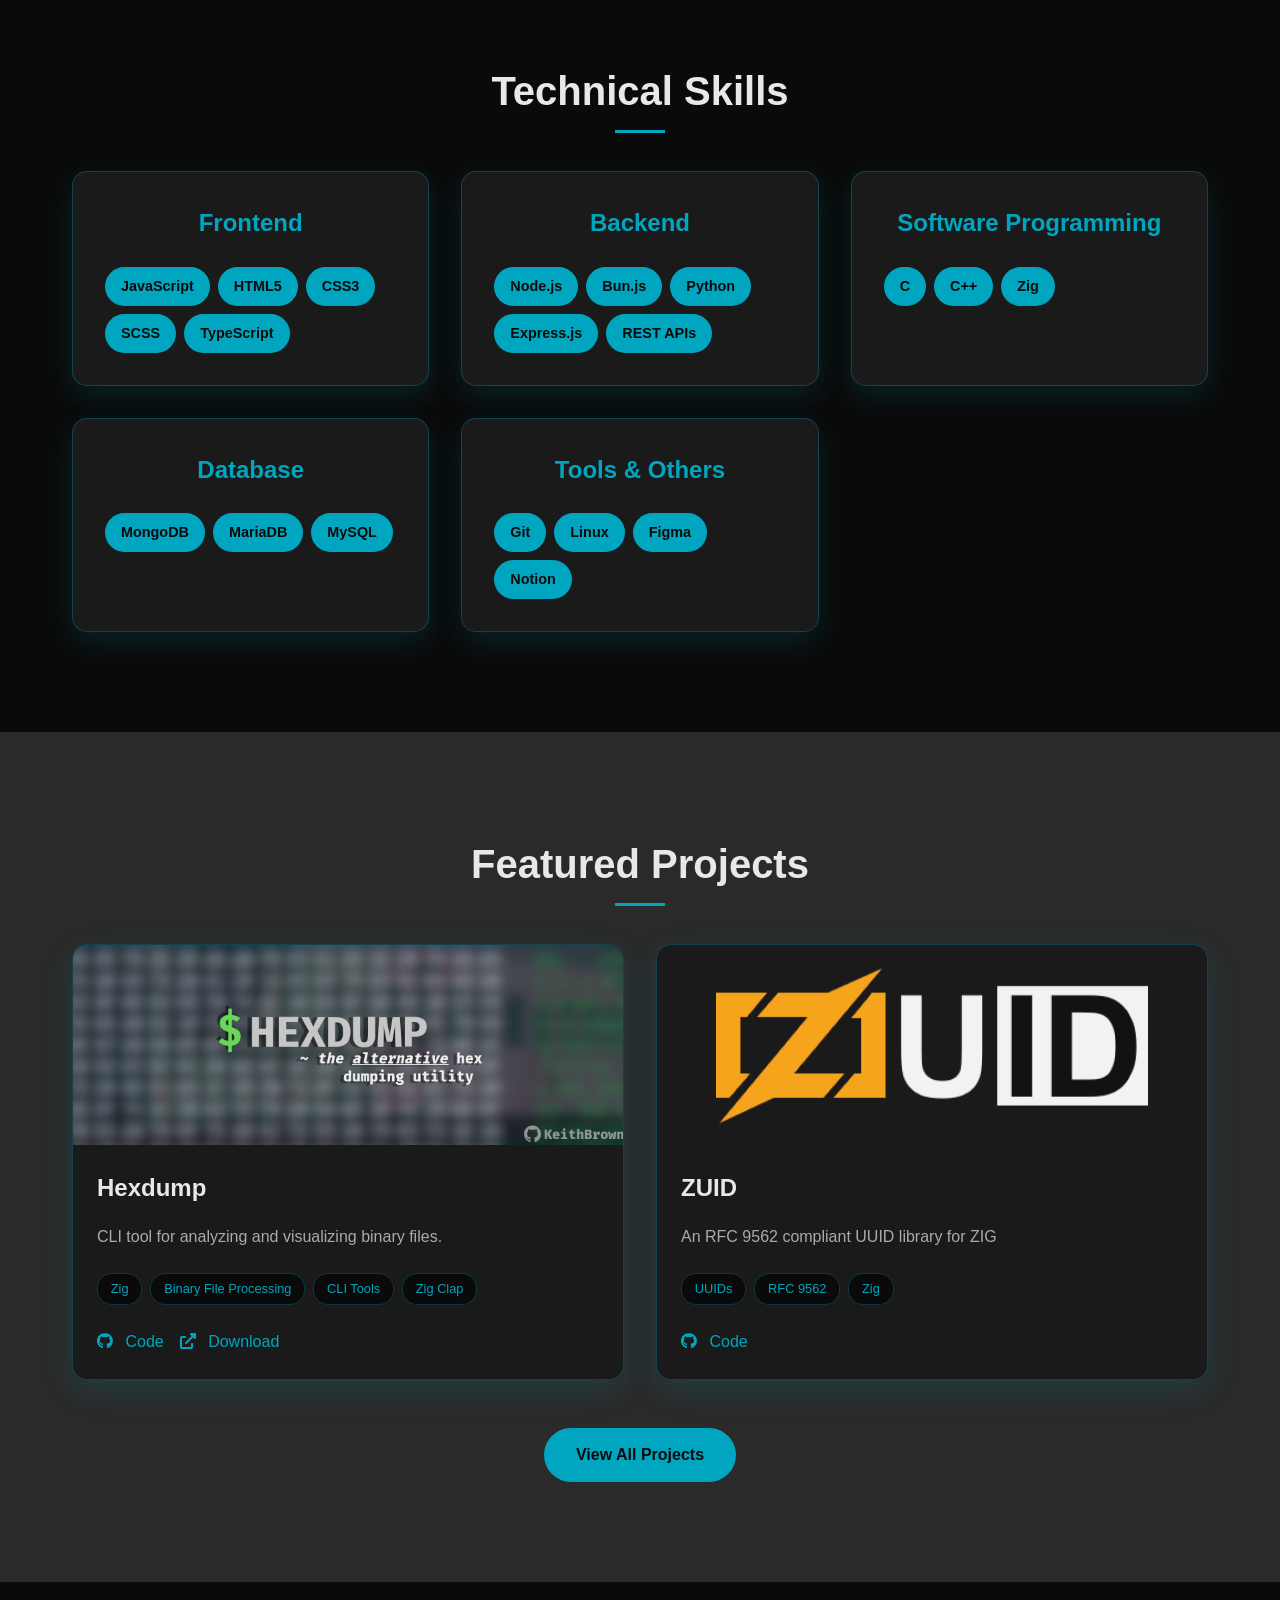
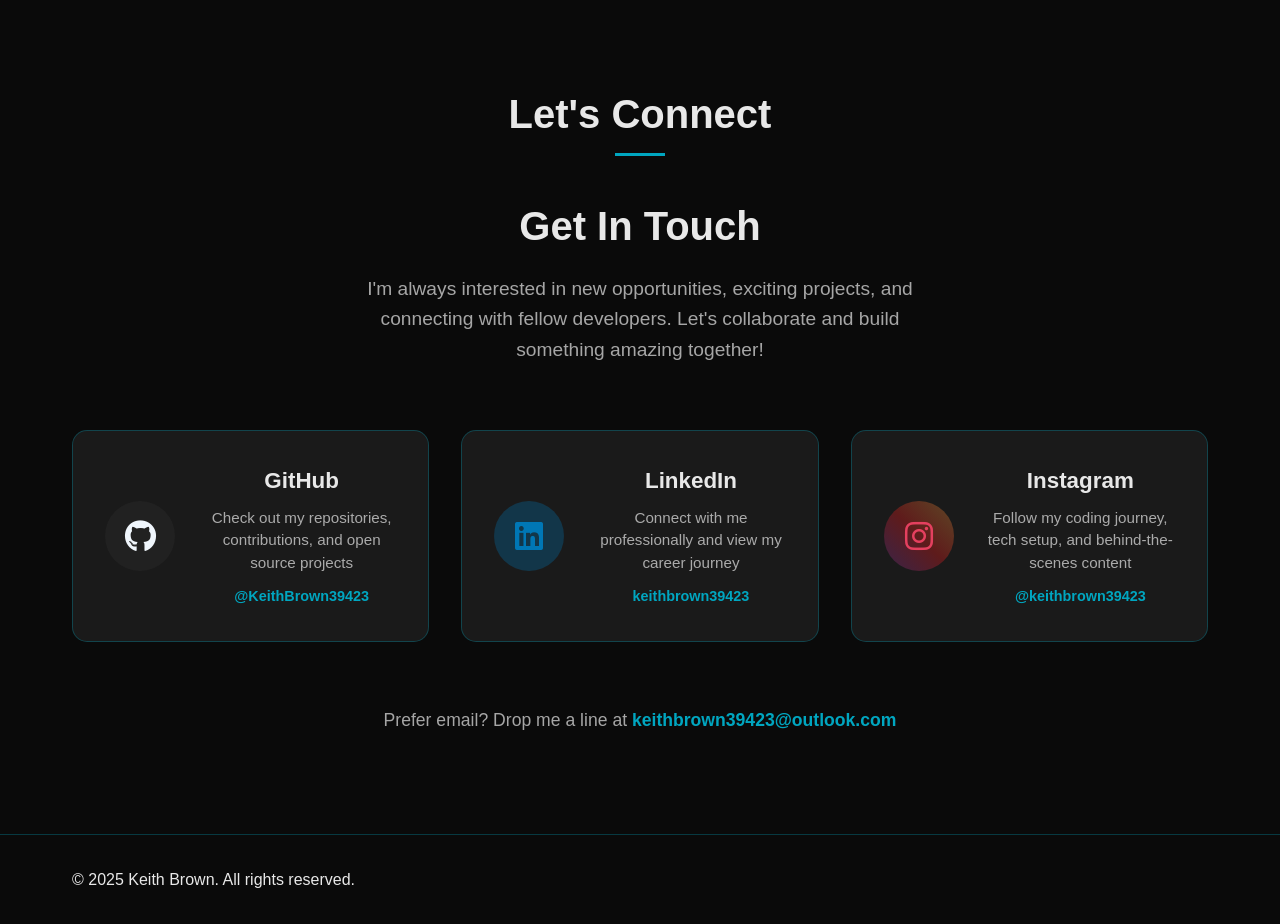
==== commit e24dccb5: "Remove incomplete projects" ====
--- a/index.html
+++ b/index.html
@@ -1,273 +1,362 @@
-<!DOCTYPE html>
-<html lang="en">
-<head>
-    <meta charset="UTF-8">
-    <meta name="viewport" content="width=device-width, initial-scale=1.0">
-    <title>Keith Brown - Software Developer</title>
-    <link rel="stylesheet" href="css/main.css">
-    <link rel="icon" href="favicon.ico" type="image/x-icon">
-    <link href="https://cdnjs.cloudflare.com/ajax/libs/font-awesome/6.0.0/css/all.min.css" rel="stylesheet">
-</head>
-<body>
-    <!-- Navigation -->
-    <nav class="navbar">
-        <div class="nav-container">
-            <a href="#home" class="nav-logo">Keith Brown</a>
-            <div class="nav-menu" id="nav-menu">
-                <a href="#home" class="nav-link">Home</a>
-                <a href="#about" class="nav-link">About</a>
-                <a href="#skills" class="nav-link">Skills</a>
-                <a href="#projects" class="nav-link">Projects</a>
-                <a href="#contact" class="nav-link">Contact</a>
-            </div>
-            <div class="hamburger" id="hamburger">
-                <span class="bar"></span>
-                <span class="bar"></span>
-                <span class="bar"></span>
-            </div>
-        </div>
-    </nav>
-
-    <!-- Hero Section -->
-    <section id="home" class="hero">
-        <div class="hero-content">
-            <h1 class="hero-title">
-                Hi, I'm <span class="highlight">Keith Brown</span>
-            </h1>
-            <h2 class="hero-subtitle">Software Developer & Engineer</h2>
-            <p class="hero-description">
-                A desktop software developer with a plentiful bucket of web development tricks and skills.
-            </p>
-            <div class="hero-buttons">
-                <a href="#projects" class="btn btn-primary">View My Work</a>
-                <a href="#contact" class="btn btn-secondary">Get In Touch</a>
-            </div>
-            <div class="social-links">
-                <a href="https://github.com/KeithBrown39423" class="social-link"><i class="fab fa-github"></i></a>
-                <a href="https://linkedin.com/in/keithbrown39423/" class="social-link"><i class="fab fa-linkedin"></i></a>
-                <a href="https://instagram.com/KeithBrown39423" class="social-link"><i class="fab fa-instagram"></i></a>
-                <a href="mailto:keithbrown39423@outlook.com" class="social-link"><i class="fas fa-envelope"></i></a>
-            </div>
-        </div>
-    </section>
-
-    <!-- About Section -->
-    <section id="about" class="about">
-        <div class="container">
-            <h2 class="section-title">About Me</h2>
-            <div class="about-content">
-                <div class="about-text">
-                    <p>
-                        I'm a passionate software developer with experience in full-stack development,
-                        specializing in modern web technologies and scalable applications. I enjoy
-                        solving complex problems and creating user-friendly solutions.
-                    </p>
-                    <p>
-                        With a strong foundation in computer science principles and hands-on experience
-                        in various programming languages and frameworks, I'm always eager to learn
-                        new technologies and take on challenging projects.
-                    </p>
-                    <div class="stats">
-                        <div class="stat">
-                            <h3>5+</h3>
-                            <p>Years Experience</p>
-                        </div>
-                        <div class="stat">
-                            <h3>3</h3>
-                            <p>Projects Completed</p>
-                        </div>
-                        <div class="stat">
-                            <h3>5+</h3>
-                            <p>Technologies Mastered</p>
-                        </div>
-                    </div>
-                </div>
-            </div>
-        </div>
-    </section>
-
-    <!-- Skills Section -->
-    <section id="skills" class="skills">
-        <div class="container">
-            <h2 class="section-title">Technical Skills</h2>
-            <div class="skills-grid">
-                <div class="skill-category">
-                    <h3>Frontend</h3>
-                    <div class="skill-items">
-                        <span class="skill-item">JavaScript</span>
-                        <span class="skill-item">HTML5</span>
-                        <span class="skill-item">CSS3</span>
-                        <span class="skill-item">SCSS</span>
-                        <span class="skill-item">TypeScript</span>
-                    </div>
-                </div>
-                <div class="skill-category">
-                    <h3>Backend</h3>
-                    <div class="skill-items">
-                        <span class="skill-item">Node.js</span>
-                        <span class="skill-item">Bun.js</span>
-                        <span class="skill-item">Python</span>
-                        <span class="skill-item">Express.js</span>
-                        <span class="skill-item">REST APIs</span>
-                    </div>
-                </div>
-                <div class="skill-category">
-                    <h3>Software Programming</h3>
-                    <div class="skill-items">
-                        <div class="skill-item">C</div>
-                        <div class="skill-item">C++</div>
-                        <div class="skill-item">Zig</div>
-                    </div>
-                </div>
-                <div class="skill-category">
-                    <h3>Database</h3>
-                    <div class="skill-items">
-                        <span class="skill-item">MongoDB</span>
-                        <span class="skill-item">MariaDB</span>
-                        <span class="skill-item">MySQL</span>
-                    </div>
-                </div>
-                <div class="skill-category">
-                    <h3>Tools & Others</h3>
-                    <div class="skill-items">
-                        <span class="skill-item">Git</span>
-                        <span class="skill-item">Linux</span>
-                        <span class="skill-item">Figma</span>
-                        <span class="skill-item">Notion</span>
-                    </div>
-                </div>
-            </div>
-        </div>
-    </section>
-
-    <!-- Projects Section -->
-    <section id="projects" class="projects">
-        <div class="container">
-            <h2 class="section-title">Featured Projects</h2>
-            <div class="projects-grid">
-                <div class="project-card">
-                    <div class="project-image">
-                        <img src="images/eldenwickcandles.png" alt="E-Commerce Platform">
-                    </div>
-                    <div class="project-content">
-                        <h3>E-Commerce Platform</h3>
-                        <p>Full-stack e-commerce solution with HTML frontend, Node.js/Express backend, Square API integration, and hosted with Cloudflare.</p>
-                        <div class="project-tech">
-                            <span>HTML</span>
-                            <span>Node.js</span>
-                            <span>Express.js</span>
-                            <span>Square API</span>
-                            <span>Cloudflare Workers</span>
-                        </div>
-                        <div class="project-links">
-                            <a href="https://github.com/Elden-Wick-Candles/website" class="project-link" target="_blank"><i class="fab fa-github"></i> Code</a>
-                            <a href="https://eldenwickcandles.com" class="project-link" target="_blank"><i class="fas fa-external-link-alt"></i> Site</a>
-                        </div>
-                    </div>
-                </div>
-
-                <div class="project-card">
-                    <div class="project-image">
-                        <img src="images/hexdump.png" alt="Hexdump">
-                    </div>
-                    <div class="project-content">
-                        <h3>Hexdump</h3>
-                        <p>CLI tool for analyzing and visualizing binary files.</p>
-                        <div class="project-tech">
-                            <span>Zig</span>
-                            <span>Binary File Processing</span>
-                            <span>CLI Tools</span>
-                            <span>Zig Clap</span>
-                        </div>
-                        <div class="project-links">
-                            <a href="https://github.com/KeithBrown39423/Hexdump" class="project-link" target="_blank"><i class="fab fa-github"></i> Code</a>
-                            <a href="https://github.com/KeithBrown39423/Hexdump/releases" class="project-link" target="_blank"><i class="fas fa-external-link-alt"></i> Download</a>
-                        </div>
-                    </div>
-                </div>
-
-                <div class="project-card">
-                    <div class="project-image">
-                        <img src="images/zuid.png" alt="ZUID">
-                    </div>
-                    <div class="project-content">
-                        <h3>ZUID</h3>
-                        <p>An RFC 9562 compliant UUID library for ZIG </p>
-                        <div class="project-tech">
-                            <span>UUIDs</span>
-                            <span>RFC 9562</span>
-                            <span>Zig</span>
-                        </div>
-                        <div class="project-links">
-                            <a href="https://github.com/KeithBrown39423/ZUID" class="project-link" target="_blank"><i class="fab fa-github"></i> Code</a>
-                        </div>
-                    </div>
-                </div>
-            </div>
-            <div class="projects-cta">
-                <a href="projects.html" class="btn btn-primary">View All Projects</a>
-            </div>
-        </div>
-    </section>
-
-    <!-- Contact Section -->
-    <section id="contact" class="contact">
-        <div class="container">
-            <h2 class="section-title">Let's Connect</h2>
-            <div class="contact-content">
-                <div class="contact-intro">
-                    <h3>Get In Touch</h3>
-                    <p>I'm always interested in new opportunities, exciting projects, and connecting with fellow developers. Let's collaborate and build something amazing together!</p>
-                </div>
-                <div class="social-contact-grid">
-                    <a href="https://github.com/KeithBrown39423" target="_blank" rel="noopener noreferrer" class="social-contact-card github">
-                        <div class="social-icon">
-                            <i class="fab fa-github"></i>
-                        </div>
-                        <div class="social-info">
-                            <h4>GitHub</h4>
-                            <p>Check out my repositories, contributions, and open source projects</p>
-                            <span class="social-handle">@KeithBrown39423</span>
-                        </div>
-                    </a>
-                    
-                    <a href="https://linkedin.com/in/keithbrown39423" target="_blank" rel="noopener noreferrer" class="social-contact-card linkedin">
-                        <div class="social-icon">
-                            <i class="fab fa-linkedin"></i>
-                        </div>
-                        <div class="social-info">
-                            <h4>LinkedIn</h4>
-                            <p>Connect with me professionally and view my career journey</p>
-                            <span class="social-handle">keithbrown39423</span>
-                        </div>
-                    </a>
-                    
-                    <a href="https://instagram.com/keithbrown39423" target="_blank" rel="noopener noreferrer" class="social-contact-card instagram">
-                        <div class="social-icon">
-                            <i class="fab fa-instagram"></i>
-                        </div>
-                        <div class="social-info">
-                            <h4>Instagram</h4>
-                            <p>Follow my coding journey, tech setup, and behind-the-scenes content</p>
-                            <span class="social-handle">@keithbrown39423</span>
-                        </div>
-                    </a>
-                </div>
-                <div class="contact-cta">
-                    <p>Prefer email? Drop me a line at <a href="mailto:keithbrown39423@outlook.com" class="email-link">keithbrown39423@outlook.com</a></p>
-                </div>
-            </div>
-        </div>
-    </section>
-
-    <!-- Footer -->
-    <footer class="footer">
-        <div class="container">
-            <p>&copy; 2025 Keith Brown. All rights reserved.</p>
-        </div>
-    </footer>
-
-    <script src="js/script.min.js"></script>
-</body>
-
-</html>
+<!doctype html>
+<html lang="en">
+    <head>
+        <meta charset="UTF-8" />
+        <meta name="viewport" content="width=device-width, initial-scale=1.0" />
+        <title>Keith Brown - Software Developer</title>
+        <link rel="stylesheet" href="css/main.css" />
+        <link rel="icon" href="favicon.ico" type="image/x-icon" />
+        <link
+            href="https://cdnjs.cloudflare.com/ajax/libs/font-awesome/6.0.0/css/all.min.css"
+            rel="stylesheet"
+        />
+    </head>
+    <body>
+        <!-- Navigation -->
+        <nav class="navbar">
+            <div class="nav-container">
+                <a href="#home" class="nav-logo">Keith Brown</a>
+                <div class="nav-menu" id="nav-menu">
+                    <a href="#home" class="nav-link">Home</a>
+                    <a href="#about" class="nav-link">About</a>
+                    <a href="#skills" class="nav-link">Skills</a>
+                    <a href="#projects" class="nav-link">Projects</a>
+                    <a href="#contact" class="nav-link">Contact</a>
+                </div>
+                <div class="hamburger" id="hamburger">
+                    <span class="bar"></span>
+                    <span class="bar"></span>
+                    <span class="bar"></span>
+                </div>
+            </div>
+        </nav>
+
+        <!-- Hero Section -->
+        <section id="home" class="hero">
+            <div class="hero-content">
+                <h1 class="hero-title">
+                    Hi, I'm <span class="highlight">Keith Brown</span>
+                </h1>
+                <h2 class="hero-subtitle">Software Developer & Engineer</h2>
+                <p class="hero-description">
+                    A desktop software developer with a plentiful bucket of web
+                    development tricks and skills.
+                </p>
+                <div class="hero-buttons">
+                    <a href="#projects" class="btn btn-primary">View My Work</a>
+                    <a href="#contact" class="btn btn-secondary"
+                        >Get In Touch</a
+                    >
+                </div>
+                <div class="social-links">
+                    <a
+                        href="https://github.com/KeithBrown39423"
+                        class="social-link"
+                        ><i class="fab fa-github"></i
+                    ></a>
+                    <a
+                        href="https://linkedin.com/in/keithbrown39423/"
+                        class="social-link"
+                        ><i class="fab fa-linkedin"></i
+                    ></a>
+                    <a
+                        href="https://instagram.com/KeithBrown39423"
+                        class="social-link"
+                        ><i class="fab fa-instagram"></i
+                    ></a>
+                    <a
+                        href="mailto:keithbrown39423@outlook.com"
+                        class="social-link"
+                        ><i class="fas fa-envelope"></i
+                    ></a>
+                </div>
+            </div>
+        </section>
+
+        <!-- About Section -->
+        <section id="about" class="about">
+            <div class="container">
+                <h2 class="section-title">About Me</h2>
+                <div class="about-content">
+                    <div class="about-text">
+                        <p>
+                            I'm a passionate software developer with experience
+                            in full-stack development, specializing in modern
+                            web technologies and scalable applications. I enjoy
+                            solving complex problems and creating user-friendly
+                            solutions.
+                        </p>
+                        <p>
+                            With a strong foundation in computer science
+                            principles and hands-on experience in various
+                            programming languages and frameworks, I'm always
+                            eager to learn new technologies and take on
+                            challenging projects.
+                        </p>
+                        <div class="stats">
+                            <div class="stat">
+                                <h3>5+</h3>
+                                <p>Years Experience</p>
+                            </div>
+                            <div class="stat">
+                                <h3>3</h3>
+                                <p>Projects Completed</p>
+                            </div>
+                            <div class="stat">
+                                <h3>5+</h3>
+                                <p>Technologies Mastered</p>
+                            </div>
+                        </div>
+                    </div>
+                </div>
+            </div>
+        </section>
+
+        <!-- Skills Section -->
+        <section id="skills" class="skills">
+            <div class="container">
+                <h2 class="section-title">Technical Skills</h2>
+                <div class="skills-grid">
+                    <div class="skill-category">
+                        <h3>Frontend</h3>
+                        <div class="skill-items">
+                            <span class="skill-item">JavaScript</span>
+                            <span class="skill-item">HTML5</span>
+                            <span class="skill-item">CSS3</span>
+                            <span class="skill-item">SCSS</span>
+                            <span class="skill-item">TypeScript</span>
+                        </div>
+                    </div>
+                    <div class="skill-category">
+                        <h3>Backend</h3>
+                        <div class="skill-items">
+                            <span class="skill-item">Node.js</span>
+                            <span class="skill-item">Bun.js</span>
+                            <span class="skill-item">Python</span>
+                            <span class="skill-item">Express.js</span>
+                            <span class="skill-item">REST APIs</span>
+                        </div>
+                    </div>
+                    <div class="skill-category">
+                        <h3>Software Programming</h3>
+                        <div class="skill-items">
+                            <div class="skill-item">C</div>
+                            <div class="skill-item">C++</div>
+                            <div class="skill-item">Zig</div>
+                        </div>
+                    </div>
+                    <div class="skill-category">
+                        <h3>Database</h3>
+                        <div class="skill-items">
+                            <span class="skill-item">MongoDB</span>
+                            <span class="skill-item">MariaDB</span>
+                            <span class="skill-item">MySQL</span>
+                        </div>
+                    </div>
+                    <div class="skill-category">
+                        <h3>Tools & Others</h3>
+                        <div class="skill-items">
+                            <span class="skill-item">Git</span>
+                            <span class="skill-item">Linux</span>
+                            <span class="skill-item">Figma</span>
+                            <span class="skill-item">Notion</span>
+                        </div>
+                    </div>
+                </div>
+            </div>
+        </section>
+
+        <!-- Projects Section -->
+        <section id="projects" class="projects">
+            <div class="container">
+                <h2 class="section-title">Featured Projects</h2>
+                <div class="projects-grid">
+                    <!-- Not completed yet -->
+                    <!--<div class="project-card">
+                    <div class="project-image">
+                        <img src="images/eldenwickcandles.png" alt="E-Commerce Platform">
+                    </div>
+                    <div class="project-content">
+                        <h3>E-Commerce Platform</h3>
+                        <p>Full-stack e-commerce solution with HTML frontend, Node.js/Express backend, Square API integration, and hosted with Cloudflare.</p>
+                        <div class="project-tech">
+                            <span>HTML</span>
+                            <span>Node.js</span>
+                            <span>Express.js</span>
+                            <span>Square API</span>
+                            <span>Cloudflare Workers</span>
+                        </div>
+                        <div class="project-links">
+                            <a href="https://github.com/Elden-Wick-Candles/website" class="project-link" target="_blank"><i class="fab fa-github"></i> Code</a>
+                            <a href="https://eldenwickcandles.com" class="project-link" target="_blank"><i class="fas fa-external-link-alt"></i> Site</a>
+                        </div>
+                    </div>
+                </div>-->
+
+                    <div class="project-card">
+                        <div class="project-image">
+                            <img src="images/hexdump.png" alt="Hexdump" />
+                        </div>
+                        <div class="project-content">
+                            <h3>Hexdump</h3>
+                            <p>
+                                CLI tool for analyzing and visualizing binary
+                                files.
+                            </p>
+                            <div class="project-tech">
+                                <span>Zig</span>
+                                <span>Binary File Processing</span>
+                                <span>CLI Tools</span>
+                                <span>Zig Clap</span>
+                            </div>
+                            <div class="project-links">
+                                <a
+                                    href="https://github.com/KeithBrown39423/Hexdump"
+                                    class="project-link"
+                                    target="_blank"
+                                    ><i class="fab fa-github"></i> Code</a
+                                >
+                                <a
+                                    href="https://github.com/KeithBrown39423/Hexdump/releases"
+                                    class="project-link"
+                                    target="_blank"
+                                    ><i class="fas fa-external-link-alt"></i>
+                                    Download</a
+                                >
+                            </div>
+                        </div>
+                    </div>
+
+                    <div class="project-card">
+                        <div class="project-image">
+                            <img src="images/zuid.png" alt="ZUID" />
+                        </div>
+                        <div class="project-content">
+                            <h3>ZUID</h3>
+                            <p>An RFC 9562 compliant UUID library for ZIG</p>
+                            <div class="project-tech">
+                                <span>UUIDs</span>
+                                <span>RFC 9562</span>
+                                <span>Zig</span>
+                            </div>
+                            <div class="project-links">
+                                <a
+                                    href="https://github.com/KeithBrown39423/ZUID"
+                                    class="project-link"
+                                    target="_blank"
+                                    ><i class="fab fa-github"></i> Code</a
+                                >
+                            </div>
+                        </div>
+                    </div>
+                </div>
+                <div class="projects-cta">
+                    <a href="projects.html" class="btn btn-primary"
+                        >View All Projects</a
+                    >
+                </div>
+            </div>
+        </section>
+
+        <!-- Contact Section -->
+        <section id="contact" class="contact">
+            <div class="container">
+                <h2 class="section-title">Let's Connect</h2>
+                <div class="contact-content">
+                    <div class="contact-intro">
+                        <h3>Get In Touch</h3>
+                        <p>
+                            I'm always interested in new opportunities, exciting
+                            projects, and connecting with fellow developers.
+                            Let's collaborate and build something amazing
+                            together!
+                        </p>
+                    </div>
+                    <div class="social-contact-grid">
+                        <a
+                            href="https://github.com/KeithBrown39423"
+                            target="_blank"
+                            rel="noopener noreferrer"
+                            class="social-contact-card github"
+                        >
+                            <div class="social-icon">
+                                <i class="fab fa-github"></i>
+                            </div>
+                            <div class="social-info">
+                                <h4>GitHub</h4>
+                                <p>
+                                    Check out my repositories, contributions,
+                                    and open source projects
+                                </p>
+                                <span class="social-handle"
+                                    >@KeithBrown39423</span
+                                >
+                            </div>
+                        </a>
+
+                        <a
+                            href="https://linkedin.com/in/keithbrown39423"
+                            target="_blank"
+                            rel="noopener noreferrer"
+                            class="social-contact-card linkedin"
+                        >
+                            <div class="social-icon">
+                                <i class="fab fa-linkedin"></i>
+                            </div>
+                            <div class="social-info">
+                                <h4>LinkedIn</h4>
+                                <p>
+                                    Connect with me professionally and view my
+                                    career journey
+                                </p>
+                                <span class="social-handle"
+                                    >keithbrown39423</span
+                                >
+                            </div>
+                        </a>
+
+                        <a
+                            href="https://instagram.com/keithbrown39423"
+                            target="_blank"
+                            rel="noopener noreferrer"
+                            class="social-contact-card instagram"
+                        >
+                            <div class="social-icon">
+                                <i class="fab fa-instagram"></i>
+                            </div>
+                            <div class="social-info">
+                                <h4>Instagram</h4>
+                                <p>
+                                    Follow my coding journey, tech setup, and
+                                    behind-the-scenes content
+                                </p>
+                                <span class="social-handle"
+                                    >@keithbrown39423</span
+                                >
+                            </div>
+                        </a>
+                    </div>
+                    <div class="contact-cta">
+                        <p>
+                            Prefer email? Drop me a line at
+                            <a
+                                href="mailto:keithbrown39423@outlook.com"
+                                class="email-link"
+                                >keithbrown39423@outlook.com</a
+                            >
+                        </p>
+                    </div>
+                </div>
+            </div>
+        </section>
+
+        <!-- Footer -->
+        <footer class="footer">
+            <div class="container">
+                <p>&copy; 2025 Keith Brown. All rights reserved.</p>
+            </div>
+        </footer>
+
+        <script src="js/script.min.js"></script>
+    </body>
+</html>
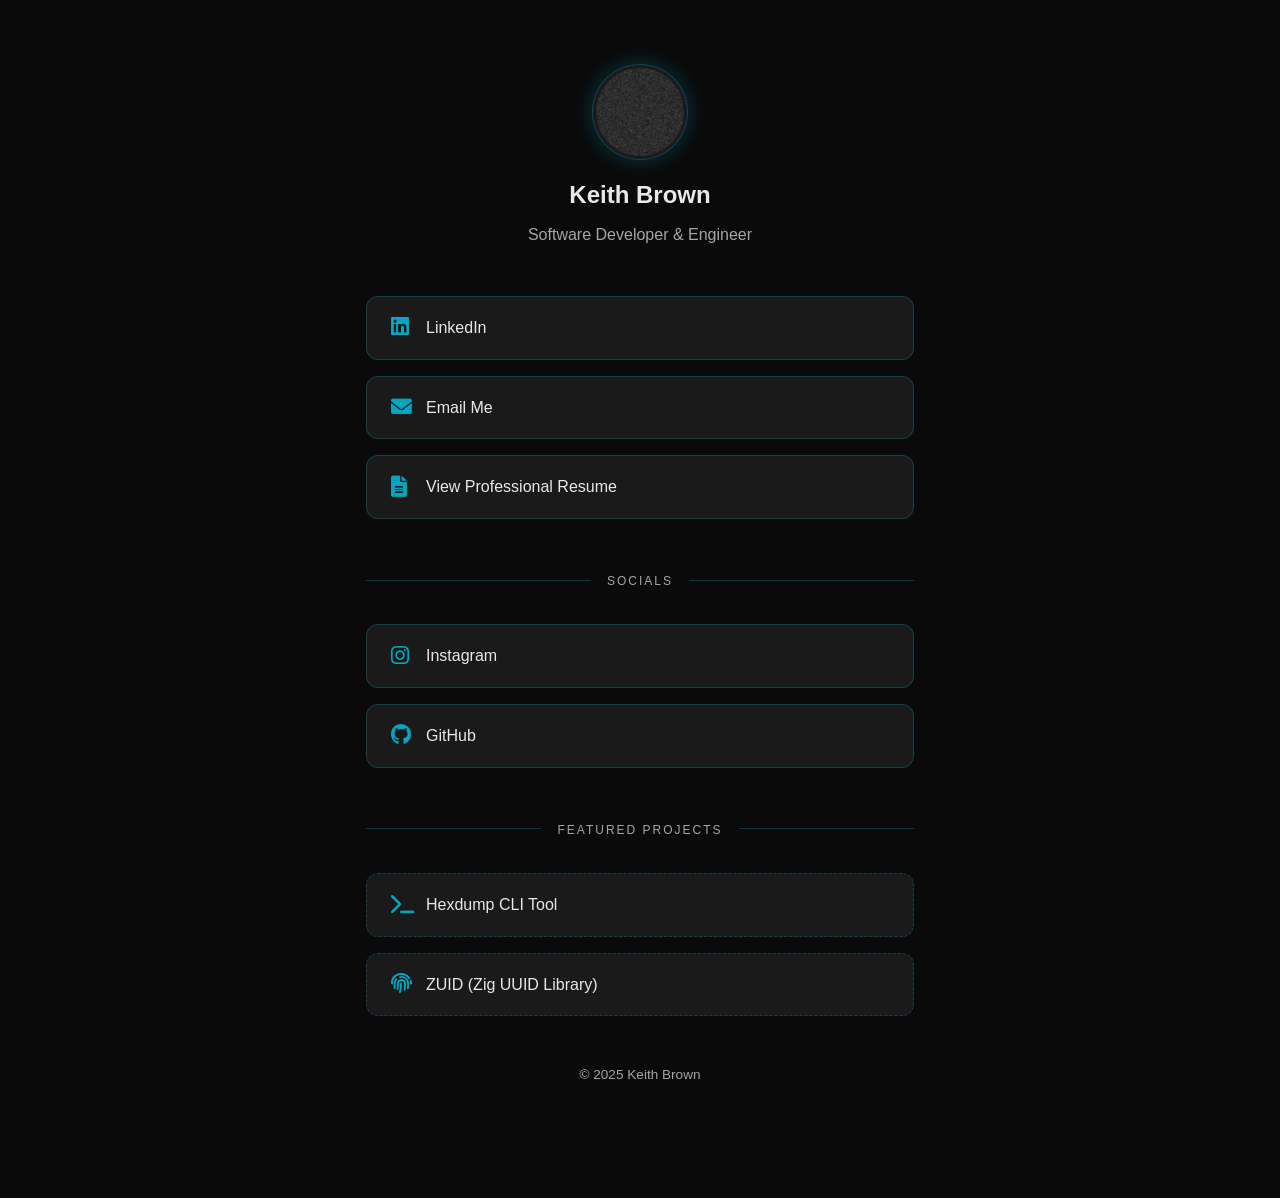
==== commit 9d4e4dee: "Upgrade website to fit link list style" ====
--- a/index.html
+++ b/index.html
@@ -1,362 +1,61 @@
 <!doctype html>
 <html lang="en">
+
     <head>
         <meta charset="UTF-8" />
         <meta name="viewport" content="width=device-width, initial-scale=1.0" />
-        <title>Keith Brown - Software Developer</title>
+        <title>Keith Brown | Links</title>
         <link rel="stylesheet" href="css/main.css" />
         <link rel="icon" href="favicon.ico" type="image/x-icon" />
-        <link
-            href="https://cdnjs.cloudflare.com/ajax/libs/font-awesome/6.0.0/css/all.min.css"
-            rel="stylesheet"
-        />
+        <link href="https://cdnjs.cloudflare.com/ajax/libs/font-awesome/6.0.0/css/all.min.css" rel="stylesheet" />
     </head>
+
     <body>
-        <!-- Navigation -->
-        <nav class="navbar">
-            <div class="nav-container">
-                <a href="#home" class="nav-logo">Keith Brown</a>
-                <div class="nav-menu" id="nav-menu">
-                    <a href="#home" class="nav-link">Home</a>
-                    <a href="#about" class="nav-link">About</a>
-                    <a href="#skills" class="nav-link">Skills</a>
-                    <a href="#projects" class="nav-link">Projects</a>
-                    <a href="#contact" class="nav-link">Contact</a>
+        <div class="linktree-container">
+            <header class="profile-header">
+                <div class="profile-img-container">
+                    <img src="favicon.ico" width="88px" height="88px">
                 </div>
-                <div class="hamburger" id="hamburger">
-                    <span class="bar"></span>
-                    <span class="bar"></span>
-                    <span class="bar"></span>
-                </div>
-            </div>
-        </nav>
+                <h1 class="profile-name">Keith Brown</h1>
+                <p class="profile-bio">Software Developer & Engineer</p>
+            </header>
 
-        <!-- Hero Section -->
-        <section id="home" class="hero">
-            <div class="hero-content">
-                <h1 class="hero-title">
-                    Hi, I'm <span class="highlight">Keith Brown</span>
-                </h1>
-                <h2 class="hero-subtitle">Software Developer & Engineer</h2>
-                <p class="hero-description">
-                    A desktop software developer with a plentiful bucket of web
-                    development tricks and skills.
-                </p>
-                <div class="hero-buttons">
-                    <a href="#projects" class="btn btn-primary">View My Work</a>
-                    <a href="#contact" class="btn btn-secondary"
-                        >Get In Touch</a
-                    >
-                </div>
-                <div class="social-links">
-                    <a
-                        href="https://github.com/KeithBrown39423"
-                        class="social-link"
-                        ><i class="fab fa-github"></i
-                    ></a>
-                    <a
-                        href="https://linkedin.com/in/keithbrown39423/"
-                        class="social-link"
-                        ><i class="fab fa-linkedin"></i
-                    ></a>
-                    <a
-                        href="https://instagram.com/KeithBrown39423"
-                        class="social-link"
-                        ><i class="fab fa-instagram"></i
-                    ></a>
-                    <a
-                        href="mailto:keithbrown39423@outlook.com"
-                        class="social-link"
-                        ><i class="fas fa-envelope"></i
-                    ></a>
-                </div>
-            </div>
-        </section>
+            <main class="link-stack">
+                <a href="https://linkedin.com/in/keithbrown39423/" class="link-item" target="_blank">
+                    <i class="fab fa-linkedin"></i> LinkedIn
+                </a>
+                <a href="mailto:keithbrown39423@outlook.com" class="link-item">
+                    <i class="fas fa-envelope"></i> Email Me
+                </a>
+                <a href="resume.html" class="link-item">
+                    <i class="fas fa-file-alt"></i> View Professional Resume
+                </a>
 
-        <!-- About Section -->
-        <section id="about" class="about">
-            <div class="container">
-                <h2 class="section-title">About Me</h2>
-                <div class="about-content">
-                    <div class="about-text">
-                        <p>
-                            I'm a passionate software developer with experience
-                            in full-stack development, specializing in modern
-                            web technologies and scalable applications. I enjoy
-                            solving complex problems and creating user-friendly
-                            solutions.
-                        </p>
-                        <p>
-                            With a strong foundation in computer science
-                            principles and hands-on experience in various
-                            programming languages and frameworks, I'm always
-                            eager to learn new technologies and take on
-                            challenging projects.
-                        </p>
-                        <div class="stats">
-                            <div class="stat">
-                                <h3>5+</h3>
-                                <p>Years Experience</p>
-                            </div>
-                            <div class="stat">
-                                <h3>3</h3>
-                                <p>Projects Completed</p>
-                            </div>
-                            <div class="stat">
-                                <h3>5+</h3>
-                                <p>Technologies Mastered</p>
-                            </div>
-                        </div>
-                    </div>
-                </div>
-            </div>
-        </section>
+                <div class="divider"><span>Socials</span></div>
 
-        <!-- Skills Section -->
-        <section id="skills" class="skills">
-            <div class="container">
-                <h2 class="section-title">Technical Skills</h2>
-                <div class="skills-grid">
-                    <div class="skill-category">
-                        <h3>Frontend</h3>
-                        <div class="skill-items">
-                            <span class="skill-item">JavaScript</span>
-                            <span class="skill-item">HTML5</span>
-                            <span class="skill-item">CSS3</span>
-                            <span class="skill-item">SCSS</span>
-                            <span class="skill-item">TypeScript</span>
-                        </div>
-                    </div>
-                    <div class="skill-category">
-                        <h3>Backend</h3>
-                        <div class="skill-items">
-                            <span class="skill-item">Node.js</span>
-                            <span class="skill-item">Bun.js</span>
-                            <span class="skill-item">Python</span>
-                            <span class="skill-item">Express.js</span>
-                            <span class="skill-item">REST APIs</span>
-                        </div>
-                    </div>
-                    <div class="skill-category">
-                        <h3>Software Programming</h3>
-                        <div class="skill-items">
-                            <div class="skill-item">C</div>
-                            <div class="skill-item">C++</div>
-                            <div class="skill-item">Zig</div>
-                        </div>
-                    </div>
-                    <div class="skill-category">
-                        <h3>Database</h3>
-                        <div class="skill-items">
-                            <span class="skill-item">MongoDB</span>
-                            <span class="skill-item">MariaDB</span>
-                            <span class="skill-item">MySQL</span>
-                        </div>
-                    </div>
-                    <div class="skill-category">
-                        <h3>Tools & Others</h3>
-                        <div class="skill-items">
-                            <span class="skill-item">Git</span>
-                            <span class="skill-item">Linux</span>
-                            <span class="skill-item">Figma</span>
-                            <span class="skill-item">Notion</span>
-                        </div>
-                    </div>
-                </div>
-            </div>
-        </section>
+                <a href="https://instagram.com/KeithBrown39423" class="link-item" target="_blank">
+                    <i class="fab fa-instagram"></i> Instagram
+                </a>
+                <a href="https://github.com/KeithBrown39423" class="link-item" target="_blank">
+                    <i class="fab fa-github"></i> GitHub
+                </a>
 
-        <!-- Projects Section -->
-        <section id="projects" class="projects">
-            <div class="container">
-                <h2 class="section-title">Featured Projects</h2>
-                <div class="projects-grid">
-                    <!-- Not completed yet -->
-                    <!--<div class="project-card">
-                    <div class="project-image">
-                        <img src="images/eldenwickcandles.png" alt="E-Commerce Platform">
-                    </div>
-                    <div class="project-content">
-                        <h3>E-Commerce Platform</h3>
-                        <p>Full-stack e-commerce solution with HTML frontend, Node.js/Express backend, Square API integration, and hosted with Cloudflare.</p>
-                        <div class="project-tech">
-                            <span>HTML</span>
-                            <span>Node.js</span>
-                            <span>Express.js</span>
-                            <span>Square API</span>
-                            <span>Cloudflare Workers</span>
-                        </div>
-                        <div class="project-links">
-                            <a href="https://github.com/Elden-Wick-Candles/website" class="project-link" target="_blank"><i class="fab fa-github"></i> Code</a>
-                            <a href="https://eldenwickcandles.com" class="project-link" target="_blank"><i class="fas fa-external-link-alt"></i> Site</a>
-                        </div>
-                    </div>
-                </div>-->
+                <div class="divider"><span>Featured Projects</span></div>
 
-                    <div class="project-card">
-                        <div class="project-image">
-                            <img src="images/hexdump.png" alt="Hexdump" />
-                        </div>
-                        <div class="project-content">
-                            <h3>Hexdump</h3>
-                            <p>
-                                CLI tool for analyzing and visualizing binary
-                                files.
-                            </p>
-                            <div class="project-tech">
-                                <span>Zig</span>
-                                <span>Binary File Processing</span>
-                                <span>CLI Tools</span>
-                                <span>Zig Clap</span>
-                            </div>
-                            <div class="project-links">
-                                <a
-                                    href="https://github.com/KeithBrown39423/Hexdump"
-                                    class="project-link"
-                                    target="_blank"
-                                    ><i class="fab fa-github"></i> Code</a
-                                >
-                                <a
-                                    href="https://github.com/KeithBrown39423/Hexdump/releases"
-                                    class="project-link"
-                                    target="_blank"
-                                    ><i class="fas fa-external-link-alt"></i>
-                                    Download</a
-                                >
-                            </div>
-                        </div>
-                    </div>
+                <a href="https://github.com/KeithBrown39423/Hexdump" class="link-item project-link" target="_blank">
+                    <i class="fas fa-terminal"></i> Hexdump CLI Tool
+                </a>
+                <a href="https://github.com/KeithBrown39423/ZUID" class="link-item project-link" target="_blank">
+                    <i class="fas fa-fingerprint"></i> ZUID (Zig UUID Library)
+                </a>
+            </main>
 
-                    <div class="project-card">
-                        <div class="project-image">
-                            <img src="images/zuid.png" alt="ZUID" />
-                        </div>
-                        <div class="project-content">
-                            <h3>ZUID</h3>
-                            <p>An RFC 9562 compliant UUID library for ZIG</p>
-                            <div class="project-tech">
-                                <span>UUIDs</span>
-                                <span>RFC 9562</span>
-                                <span>Zig</span>
-                            </div>
-                            <div class="project-links">
-                                <a
-                                    href="https://github.com/KeithBrown39423/ZUID"
-                                    class="project-link"
-                                    target="_blank"
-                                    ><i class="fab fa-github"></i> Code</a
-                                >
-                            </div>
-                        </div>
-                    </div>
-                </div>
-                <div class="projects-cta">
-                    <a href="projects.html" class="btn btn-primary"
-                        >View All Projects</a
-                    >
-                </div>
-            </div>
-        </section>
-
-        <!-- Contact Section -->
-        <section id="contact" class="contact">
-            <div class="container">
-                <h2 class="section-title">Let's Connect</h2>
-                <div class="contact-content">
-                    <div class="contact-intro">
-                        <h3>Get In Touch</h3>
-                        <p>
-                            I'm always interested in new opportunities, exciting
-                            projects, and connecting with fellow developers.
-                            Let's collaborate and build something amazing
-                            together!
-                        </p>
-                    </div>
-                    <div class="social-contact-grid">
-                        <a
-                            href="https://github.com/KeithBrown39423"
-                            target="_blank"
-                            rel="noopener noreferrer"
-                            class="social-contact-card github"
-                        >
-                            <div class="social-icon">
-                                <i class="fab fa-github"></i>
-                            </div>
-                            <div class="social-info">
-                                <h4>GitHub</h4>
-                                <p>
-                                    Check out my repositories, contributions,
-                                    and open source projects
-                                </p>
-                                <span class="social-handle"
-                                    >@KeithBrown39423</span
-                                >
-                            </div>
-                        </a>
-
-                        <a
-                            href="https://linkedin.com/in/keithbrown39423"
-                            target="_blank"
-                            rel="noopener noreferrer"
-                            class="social-contact-card linkedin"
-                        >
-                            <div class="social-icon">
-                                <i class="fab fa-linkedin"></i>
-                            </div>
-                            <div class="social-info">
-                                <h4>LinkedIn</h4>
-                                <p>
-                                    Connect with me professionally and view my
-                                    career journey
-                                </p>
-                                <span class="social-handle"
-                                    >keithbrown39423</span
-                                >
-                            </div>
-                        </a>
-
-                        <a
-                            href="https://instagram.com/keithbrown39423"
-                            target="_blank"
-                            rel="noopener noreferrer"
-                            class="social-contact-card instagram"
-                        >
-                            <div class="social-icon">
-                                <i class="fab fa-instagram"></i>
-                            </div>
-                            <div class="social-info">
-                                <h4>Instagram</h4>
-                                <p>
-                                    Follow my coding journey, tech setup, and
-                                    behind-the-scenes content
-                                </p>
-                                <span class="social-handle"
-                                    >@keithbrown39423</span
-                                >
-                            </div>
-                        </a>
-                    </div>
-                    <div class="contact-cta">
-                        <p>
-                            Prefer email? Drop me a line at
-                            <a
-                                href="mailto:keithbrown39423@outlook.com"
-                                class="email-link"
-                                >keithbrown39423@outlook.com</a
-                            >
-                        </p>
-                    </div>
-                </div>
-            </div>
-        </section>
-
-        <!-- Footer -->
-        <footer class="footer">
-            <div class="container">
-                <p>&copy; 2025 Keith Brown. All rights reserved.</p>
-            </div>
-        </footer>
+            <footer class="mini-footer">
+                <p>&copy; 2025 Keith Brown</p>
+            </footer>
+        </div>
 
         <script src="js/script.min.js"></script>
     </body>
-</html>
+
+</html>
--- a/css/main.css
+++ b/css/main.css
@@ -1 +1 @@
-*{margin:0;padding:0;box-sizing:border-box}body{font-family:"Segoe UI",Tahoma,Geneva,Verdana,sans-serif;line-height:1.6;color:#e8e8e8;background-color:#0a0a0a;overflow-x:hidden}.container{max-width:1200px;margin:0 auto;padding:0 2rem}html{scroll-behavior:smooth}::selection{background-color:#00a6c0;color:#0a0a0a}.navbar{background-color:#1a1a1a;box-shadow:0 2px 20px rgba(0,166,192,.2);position:fixed;top:0;width:100%;z-index:1000;transition:all .3s ease;border-bottom:1px solid rgba(0,166,192,.3)}.navbar .nav-container{max-width:1200px;margin:0 auto;padding:1rem 2rem;display:flex;align-items:center;justify-content:center;justify-content:space-between}.navbar .nav-logo{font-size:1.5rem;font-weight:bold;color:#e8e8e8;text-decoration:none;transition:color .3s ease}.navbar .nav-logo:hover{color:#00a6c0}.navbar .nav-menu{display:flex;gap:3rem;list-style:none}@media(max-width: 768px){.navbar .nav-menu{position:fixed;left:-100%;top:70px;flex-direction:column;background-color:#1a1a1a;width:100%;text-align:center;transition:.3s;box-shadow:0 10px 27px rgba(0,166,192,.2);padding:3rem 0;border-bottom:1px solid rgba(0,166,192,.3)}.navbar .nav-menu.active{left:0}}.navbar .nav-link{color:#e8e8e8;text-decoration:none;font-weight:500;transition:color .3s ease;position:relative}.navbar .nav-link:hover{color:#00a6c0}.navbar .nav-link::after{content:"";position:absolute;width:0;height:2px;bottom:-5px;left:0;background-color:#00a6c0;transition:width .3s ease}.navbar .nav-link:hover::after{width:100%}.navbar .hamburger{display:none;flex-direction:column;cursor:pointer}@media(max-width: 768px){.navbar .hamburger{display:flex}}.navbar .hamburger .bar{width:25px;height:3px;background-color:#e8e8e8;margin:3px 0;transition:.3s}.navbar .hamburger .bar:nth-child(1).active{transform:rotate(-45deg) translate(-5px, 6px)}.navbar .hamburger .bar:nth-child(2).active{opacity:0}.navbar .hamburger .bar:nth-child(3).active{transform:rotate(45deg) translate(-5px, -6px)}.hero{min-height:100vh;display:flex;align-items:center;justify-content:center;text-align:center;color:#e8e8e8;position:relative;overflow:hidden}.hero::before{content:"";position:absolute;top:0;left:0;right:0;bottom:0;opacity:.05;z-index:-1}.hero-content{max-width:800px;padding:0 2rem;animation:fadeInUp 1s ease-out}.hero-title{font-size:3.5rem;font-weight:700;margin-bottom:1rem}@media(max-width: 768px){.hero-title{font-size:2.5rem}}@media(max-width: 480px){.hero-title{font-size:2rem}}.hero-subtitle{font-size:1.5rem;font-weight:300;margin-bottom:1.5rem;opacity:.9}@media(max-width: 768px){.hero-subtitle{font-size:1.2rem}}.hero-description{font-size:1.2rem;margin-bottom:2.5rem;opacity:.8}.hero .highlight{color:#00a6c0;text-shadow:0 0 20px rgba(0,166,192,.5)}.hero-buttons{margin-bottom:3rem}@media(max-width: 480px){.hero-buttons .btn{display:block;margin:.5rem auto;width:fit-content}}.btn{display:inline-block;padding:12px 30px;margin:0 10px;border-radius:50px;text-decoration:none;font-weight:600;transition:all .3s ease;border:2px solid rgba(0,0,0,0);cursor:pointer}.btn-primary{background-color:#00a6c0;color:#0a0a0a;border-color:#00a6c0;font-weight:600}.btn-primary:hover{background-color:rgba(0,0,0,0);border-color:#00a6c0;color:#00a6c0;transform:translateY(-2px);box-shadow:0 5px 15px rgba(0,166,192,.4)}.btn-secondary{background-color:rgba(0,0,0,0);color:#e8e8e8;border-color:#e8e8e8}.btn-secondary:hover{background-color:#e8e8e8;color:#0a0a0a;transform:translateY(-2px);box-shadow:0 5px 15px rgba(232,232,232,.3)}.social-links{display:flex;justify-content:center;gap:1rem}.social-link{display:flex;align-items:center;justify-content:center;width:50px;height:50px;background-color:rgba(0,166,192,.2);color:#e8e8e8;border-radius:50%;text-decoration:none;transition:all .3s ease;border:1px solid rgba(0,166,192,.3)}.social-link:hover{background-color:#00a6c0;color:#0a0a0a;transform:translateY(-3px);box-shadow:0 5px 15px rgba(0,166,192,.4)}.section-title{text-align:center;font-size:2.5rem;margin-bottom:3rem;color:#e8e8e8;position:relative}@media(max-width: 480px){.section-title{font-size:2rem}}.section-title::after{content:"";position:absolute;width:50px;height:3px;background-color:#00a6c0;bottom:-10px;left:50%;transform:translateX(-50%)}.about{padding:100px 0;background-color:#2a2a2a}.about-content{display:block;align-items:center}@media(max-width: 768px){.about-content{grid-template-columns:1fr;gap:2rem}}.about-text p{font-size:1.1rem;margin-bottom:1.5rem;color:rgba(232,232,232,.7);line-height:1.8}.about-image{text-align:center}.about-image .profile-img{width:100%;max-width:300px;border-radius:20px;box-shadow:0 15px 35px rgba(0,166,192,.3);border:2px solid #00a6c0}.stats{display:grid;grid-template-columns:repeat(3, 1fr);gap:2rem;margin-top:2rem}@media(max-width: 768px){.stats{grid-template-columns:1fr;gap:1rem}}.stats .stat{text-align:center;padding:1.5rem;background-color:#0a0a0a;border-radius:10px;border:1px solid #00a6c0;transition:all .3s ease}.stats .stat:hover{transform:translateY(-3px);box-shadow:0 10px 25px rgba(0,166,192,.2)}.stats .stat h3{font-size:2rem;color:#00a6c0;margin-bottom:.5rem}.stats .stat p{color:#e8e8e8;font-weight:500}.skills{padding:100px 0;background-color:#0a0a0a}.skills-grid{display:grid;grid-template-columns:repeat(auto-fit, minmax(280px, 1fr));gap:2rem}@media(max-width: 480px){.skills-grid{grid-template-columns:1fr}}.skill-category{background-color:#1a1a1a;border-radius:15px;box-shadow:0 10px 30px rgba(0,166,192,.15);border:1px solid rgba(0,166,192,.3);transition:transform .3s ease,box-shadow .3s ease}.skill-category:hover{transform:translateY(-5px);box-shadow:0 15px 40px rgba(0,166,192,.25);border-color:#00a6c0}.skill-category{padding:2rem}.skill-category h3{font-size:1.5rem;margin-bottom:1.5rem;color:#00a6c0;text-align:center}.skill-category .skill-items{display:flex;flex-wrap:wrap;gap:.5rem}.skill-category .skill-item{background-color:#00a6c0;color:#0a0a0a;padding:.5rem 1rem;border-radius:20px;font-size:.9rem;font-weight:600;transition:all .3s ease}.skill-category .skill-item:hover{background-color:#e8e8e8;transform:scale(1.05);box-shadow:0 3px 10px rgba(0,166,192,.3)}.projects{padding:100px 0;background-color:#2a2a2a}.projects-grid{display:grid;grid-template-columns:repeat(auto-fit, minmax(350px, 1fr));gap:2rem;margin-bottom:3rem}@media(max-width: 480px){.projects-grid{grid-template-columns:1fr}}.projects-cta{text-align:center}.project-card{background-color:#1a1a1a;border-radius:15px;box-shadow:0 10px 30px rgba(0,166,192,.15);border:1px solid rgba(0,166,192,.3);transition:transform .3s ease,box-shadow .3s ease}.project-card:hover{transform:translateY(-5px);box-shadow:0 15px 40px rgba(0,166,192,.25);border-color:#00a6c0}.project-card{overflow:hidden}.project-card .project-image{height:200px;overflow:hidden}.project-card .project-image img{width:100%;height:100%;object-fit:cover;transition:transform .3s ease}.project-card:hover .project-image img{transform:scale(1.1)}.project-card .project-content{padding:1.5rem}.project-card .project-content h3{font-size:1.5rem;margin-bottom:1rem;color:#e8e8e8}.project-card .project-content p{color:rgba(232,232,232,.7);margin-bottom:1.5rem;line-height:1.6}.project-card .project-tech{display:flex;flex-wrap:wrap;gap:.5rem;margin-bottom:1.5rem}.project-card .project-tech span{background-color:#0a0a0a;color:#00a6c0;padding:.3rem .8rem;border-radius:15px;font-size:.8rem;font-weight:500;border:1px solid rgba(0,166,192,.3)}.project-card .project-links{display:flex;gap:1rem}.project-card .project-links .project-link{color:#00a6c0;text-decoration:none;font-weight:500;transition:color .3s ease}.project-card .project-links .project-link:hover{color:#e8e8e8}.project-card .project-links .project-link i{margin-right:.5rem}.contact{padding:100px 0;background-color:#0a0a0a}.contact-content{text-align:center}.contact-intro{margin-bottom:4rem}.contact-intro h3{font-size:2.5rem;margin-bottom:1rem;color:#e8e8e8}.contact-intro p{font-size:1.2rem;color:rgba(232,232,232,.7);max-width:600px;margin:0 auto;line-height:1.6}.contact-cta{margin-top:4rem}.contact-cta p{font-size:1.1rem;color:rgba(232,232,232,.7)}.contact-cta .email-link{color:#00a6c0;text-decoration:none;font-weight:600;transition:color .3s ease}.contact-cta .email-link:hover{color:#e8e8e8}.social-contact-grid{display:grid;grid-template-columns:repeat(auto-fit, minmax(320px, 1fr));gap:2rem;margin:4rem 0}@media(max-width: 480px){.social-contact-grid{grid-template-columns:1fr;gap:1.5rem}}.social-contact-card{display:flex;align-items:center;gap:2rem;padding:2rem;background-color:#1a1a1a;border-radius:15px;text-decoration:none;color:#e8e8e8;border:1px solid rgba(0,166,192,.3);transition:all .3s ease;position:relative;overflow:hidden}.social-contact-card::before{content:"";position:absolute;top:0;left:-100%;width:100%;height:100%;background:linear-gradient(90deg, transparent, rgba(0, 166, 192, 0.1), transparent);transition:left .5s ease}.social-contact-card:hover{transform:translateY(-5px);box-shadow:0 15px 35px rgba(0,166,192,.2);border-color:#00a6c0}.social-contact-card:hover::before{left:100%}.social-contact-card:hover .social-icon i{transform:scale(1.2) rotate(5deg)}.social-contact-card:hover .social-handle{color:#00a6c0}.social-contact-card .social-icon{display:flex;align-items:center;justify-content:center;width:70px;height:70px;border-radius:50%;font-size:2rem;flex-shrink:0;transition:all .3s ease}.social-contact-card .social-icon i{transition:all .3s ease}.social-contact-card .social-info{flex:1}.social-contact-card .social-info h4{font-size:1.4rem;margin-bottom:.5rem;color:#e8e8e8}.social-contact-card .social-info p{font-size:.95rem;color:rgba(232,232,232,.7);margin-bottom:.5rem;line-height:1.5}.social-contact-card .social-info .social-handle{font-size:.9rem;color:#00a6c0;font-weight:600;transition:color .3s ease}.social-contact-card.github .social-icon{background-color:rgba(51,51,51,.3);color:#f0f6fc}.social-contact-card.github:hover .social-icon{background-color:#24292e;color:#fff}.social-contact-card.linkedin .social-icon{background-color:rgba(0,119,181,.3);color:#0077b5}.social-contact-card.linkedin:hover .social-icon{background-color:#0077b5;color:#fff}.social-contact-card.instagram .social-icon{background:linear-gradient(45deg, rgba(131, 58, 180, 0.3), rgba(253, 29, 29, 0.3), rgba(252, 176, 64, 0.3));color:#e4405f}.social-contact-card.instagram:hover .social-icon{background:linear-gradient(45deg, #833ab4, #fd1d1d, #fcb045);color:#fff}@media(max-width: 480px){.social-contact-card{flex-direction:column;text-align:center;gap:1.5rem}.social-contact-card .social-icon{width:80px;height:80px;font-size:2.5rem}}.footer{background-color:#0a0a0a;color:#e8e8e8;padding:2rem 0;text-align:center;border-top:1px solid rgba(0,166,192,.3)}.footer .container{display:flex;justify-content:space-between;align-items:center}@media(max-width: 768px){.footer .container{flex-direction:column;gap:1rem}}.footer-links{display:flex;gap:2rem}@media(max-width: 480px){.footer-links{flex-direction:column;gap:1rem}}.footer-link{color:#e8e8e8;text-decoration:none;transition:color .3s ease}.footer-link:hover{color:#00a6c0}@keyframes fadeInUp{from{opacity:0;transform:translateY(30px)}to{opacity:1;transform:translateY(0)}}@keyframes socialCardSlideIn{from{opacity:0;transform:translateX(-30px)}to{opacity:1;transform:translateX(0)}}.social-card-animate{animation:socialCardSlideIn .6s ease-out forwards}@keyframes pulse{0%,100%{transform:scale(1)}50%{transform:scale(1.05)}}.loading{opacity:0;transform:translateY(20px);transition:all .6s ease}.loading.loaded{opacity:1;transform:translateY(0)}.back-to-top{position:fixed;bottom:30px;right:30px;width:50px;height:50px;border-radius:50%;background-color:#00a6c0;color:#0a0a0a;border:none;cursor:pointer;opacity:0;transform:translateY(100px);transition:all .3s ease;z-index:1000;font-size:18px;display:flex;align-items:center;justify-content:center}.back-to-top:hover{background-color:#e8e8e8;transform:translateY(0) scale(1.1)}.back-to-top.visible{opacity:1;transform:translateY(0)}.text-center{text-align:center}.text-left{text-align:left}.text-right{text-align:right}.mb-sm{margin-bottom:1rem}.mb-md{margin-bottom:1.5rem}.mb-lg{margin-bottom:2rem}.mb-xl{margin-bottom:3rem}.mt-sm{margin-top:1rem}.mt-md{margin-top:1.5rem}.mt-lg{margin-top:2rem}.mt-xl{margin-top:3rem}::-webkit-scrollbar{width:8px}::-webkit-scrollbar-track{background-color:#0a0a0a}::-webkit-scrollbar-thumb{background-color:#00a6c0;border-radius:4px}::-webkit-scrollbar-thumb:hover{background-color:rgb(0,210.09375,243)}*:focus{outline:2px solid #00a6c0;outline-offset:2px}button:focus,a:focus,input:focus,textarea:focus,select:focus{outline:2px solid #00a6c0;outline-offset:2px}@media print{.navbar,.back-to-top,.social-links{display:none}body{background-color:#fff;color:#000}.section-title::after{background-color:#000}}/*# sourceMappingURL=main.css.map */
+.linktree-container{max-width:1440px;margin:0 auto;padding-left:1rem;padding-right:1rem}.profile-header .profile-img-container,.link-item{background-color:#1a1a1a;border:1px solid rgba(0,166,192,.3);transition:all .3s ease}.profile-header .profile-img-container:hover,.link-item:hover{border-color:#00a6c0;background-color:rgba(0,166,192,.1)}*{margin:0;padding:0;box-sizing:border-box}body{font-family:"Segoe UI",Tahoma,Geneva,Verdana,sans-serif;background-color:#0a0a0a;color:#e8e8e8;line-height:1.6;overflow-x:hidden}.linktree-container{max-width:580px;padding-top:4rem;padding-bottom:4rem;display:flex;align-items:center;justify-content:center;flex-direction:column;min-height:100vh}.profile-header{text-align:center;margin-bottom:3rem}.profile-header .profile-img-container{width:96px;height:96px;border-radius:50%;display:flex;align-items:center;justify-content:center;margin:0 auto 1rem;box-shadow:0 0 20px rgba(0,166,192,.3)}.profile-header .profile-img-container .profile-placeholder{font-size:2.5rem;color:#00a6c0}.profile-header .profile-name{font-size:1.5rem;font-weight:700;margin-bottom:.5rem}.profile-header .profile-bio{color:rgba(232,232,232,.7)}.link-stack{width:100%;display:flex;flex-direction:column;gap:1rem}.link-item{display:flex;align-items:center;justify-content:center;justify-content:flex-start;padding:18px 24px;color:#e8e8e8;text-decoration:none;border-radius:12px;font-weight:500}.link-item i{font-size:1.3rem;width:35px;color:#00a6c0}.link-item:hover{color:#0a0a0a;background-color:#00a6c0;transform:translateY(-3px);box-shadow:0 10px 25px rgba(0,166,192,.25)}.link-item:hover i{color:#0a0a0a}.link-item.project-link{border-style:dashed}.divider{text-align:center;margin:2rem 0 1rem;position:relative;width:100%}.divider::before{content:"";position:absolute;top:50%;left:0;width:100%;height:1px;background:rgba(0,166,192,.3);z-index:1}.divider span{background:#0a0a0a;padding:0 1rem;position:relative;z-index:2;font-size:.75rem;text-transform:uppercase;letter-spacing:2px;color:rgba(232,232,232,.7)}.mini-footer{margin-top:auto;padding:3rem 0;font-size:.85rem;color:rgba(232,232,232,.7);text-align:center}::-webkit-scrollbar{width:6px}::-webkit-scrollbar-track{background:#0a0a0a}::-webkit-scrollbar-thumb{background:#00a6c0;border-radius:10px}/*# sourceMappingURL=main.css.map */
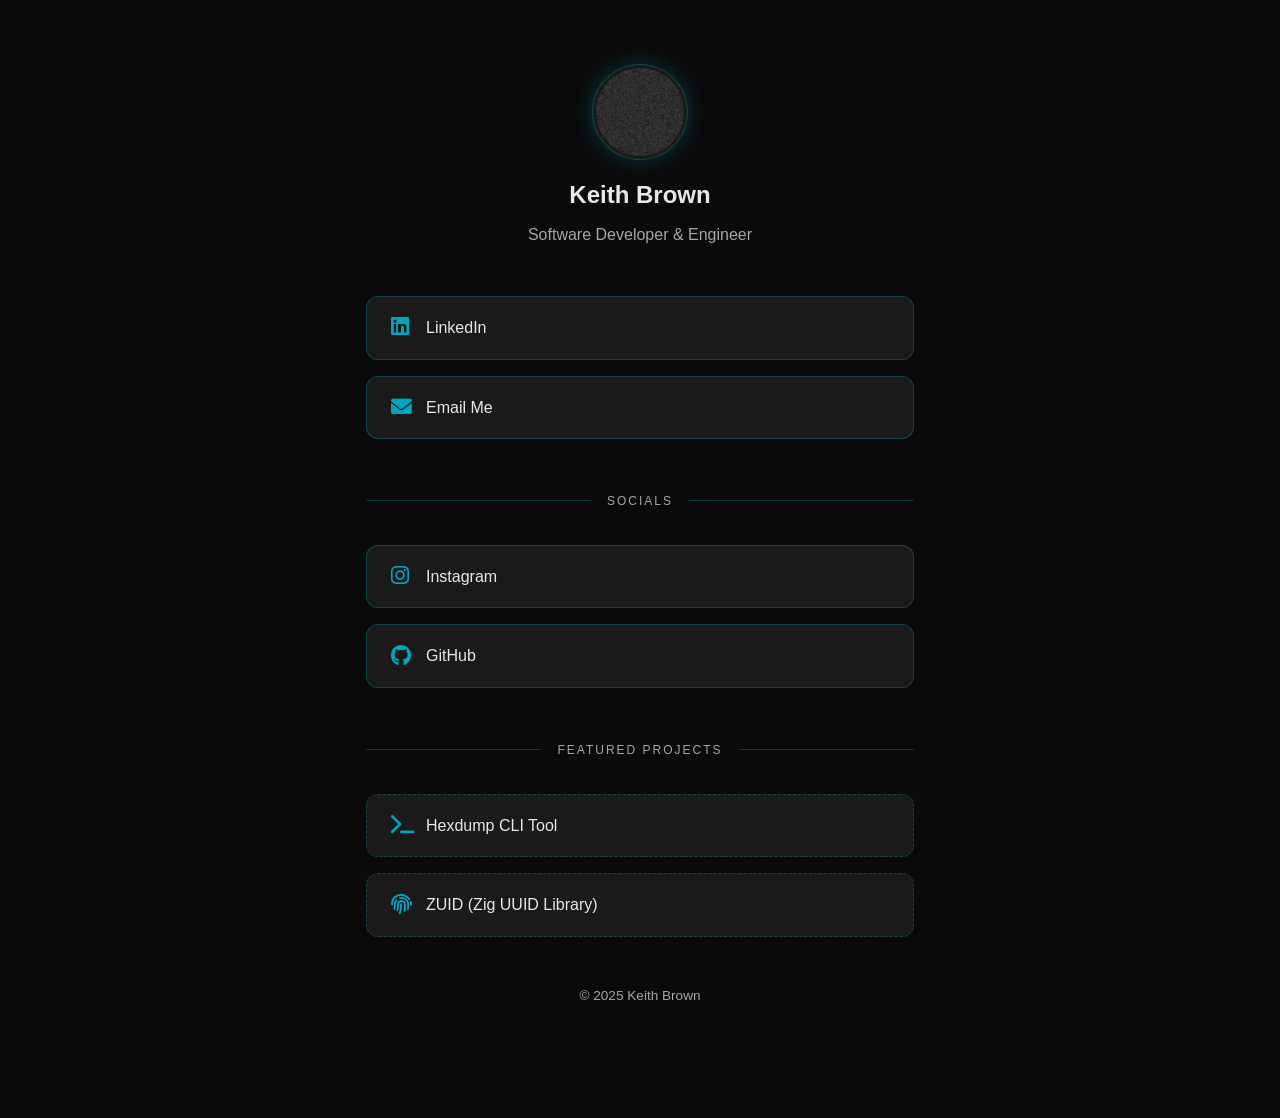
==== commit 81ec4716: "Remove Resume Link" ====
--- a/index.html
+++ b/index.html
@@ -4,7 +4,7 @@
     <head>
         <meta charset="UTF-8" />
         <meta name="viewport" content="width=device-width, initial-scale=1.0" />
-        <title>Keith Brown | Links</title>
+        <title>Keith Brown - Links</title>
         <link rel="stylesheet" href="css/main.css" />
         <link rel="icon" href="favicon.ico" type="image/x-icon" />
         <link href="https://cdnjs.cloudflare.com/ajax/libs/font-awesome/6.0.0/css/all.min.css" rel="stylesheet" />
@@ -26,9 +26,6 @@
                 </a>
                 <a href="mailto:keithbrown39423@outlook.com" class="link-item">
                     <i class="fas fa-envelope"></i> Email Me
-                </a>
-                <a href="resume.html" class="link-item">
-                    <i class="fas fa-file-alt"></i> View Professional Resume
                 </a>
 
                 <div class="divider"><span>Socials</span></div>
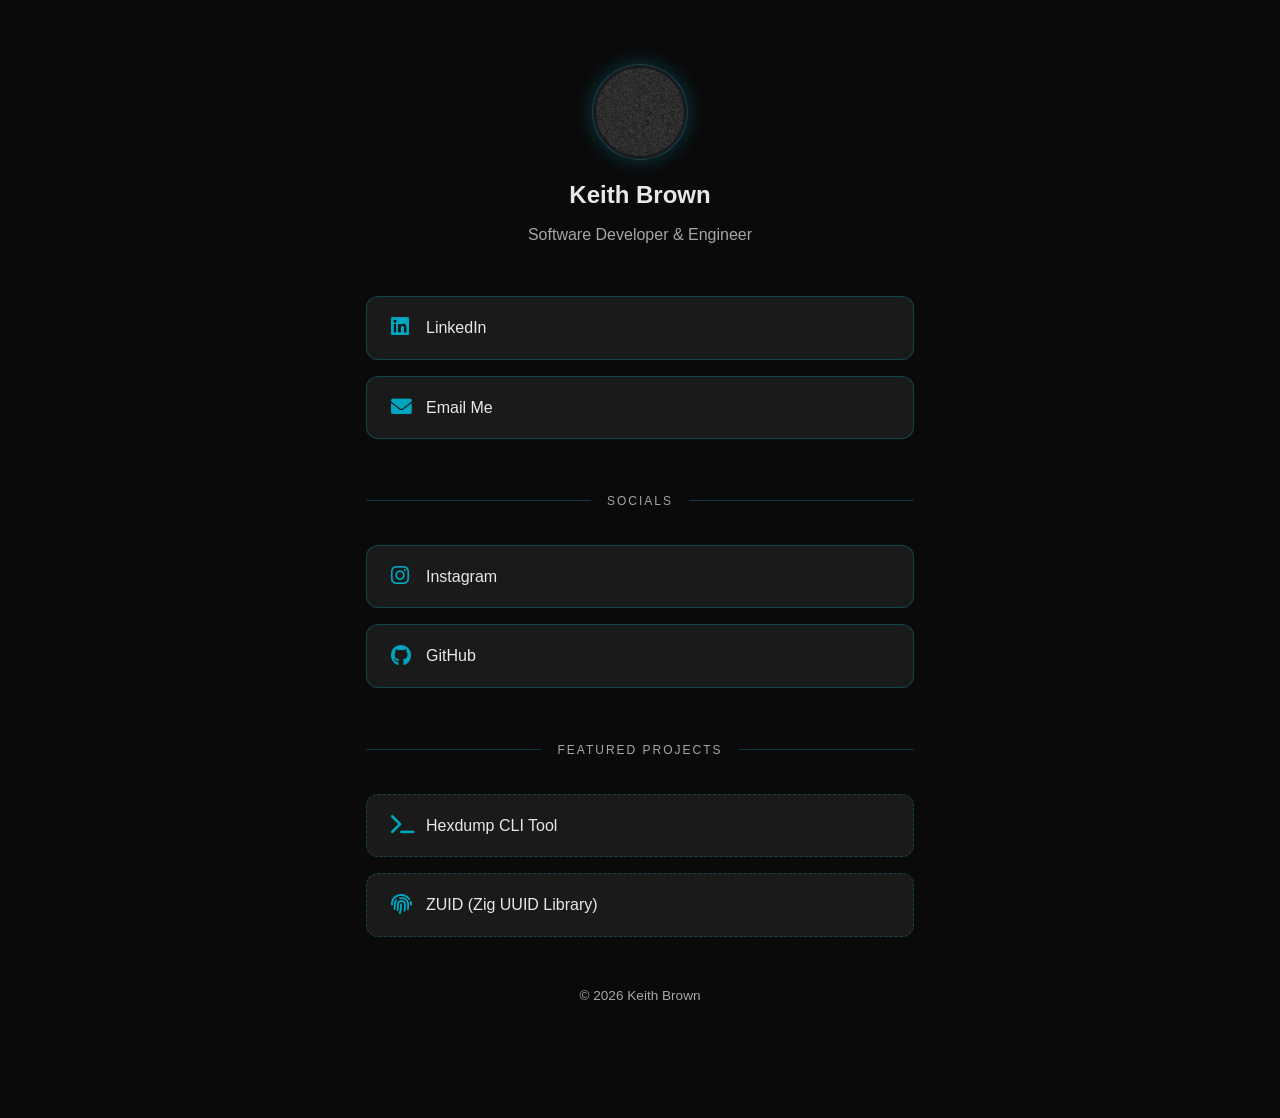
==== commit bc62c678: "2026 Update" ====
--- a/index.html
+++ b/index.html
@@ -48,11 +48,9 @@
             </main>
 
             <footer class="mini-footer">
-                <p>&copy; 2025 Keith Brown</p>
+                <p>&copy; 2026 Keith Brown</p>
             </footer>
         </div>
-
-        <script src="js/script.min.js"></script>
     </body>
 
 </html>
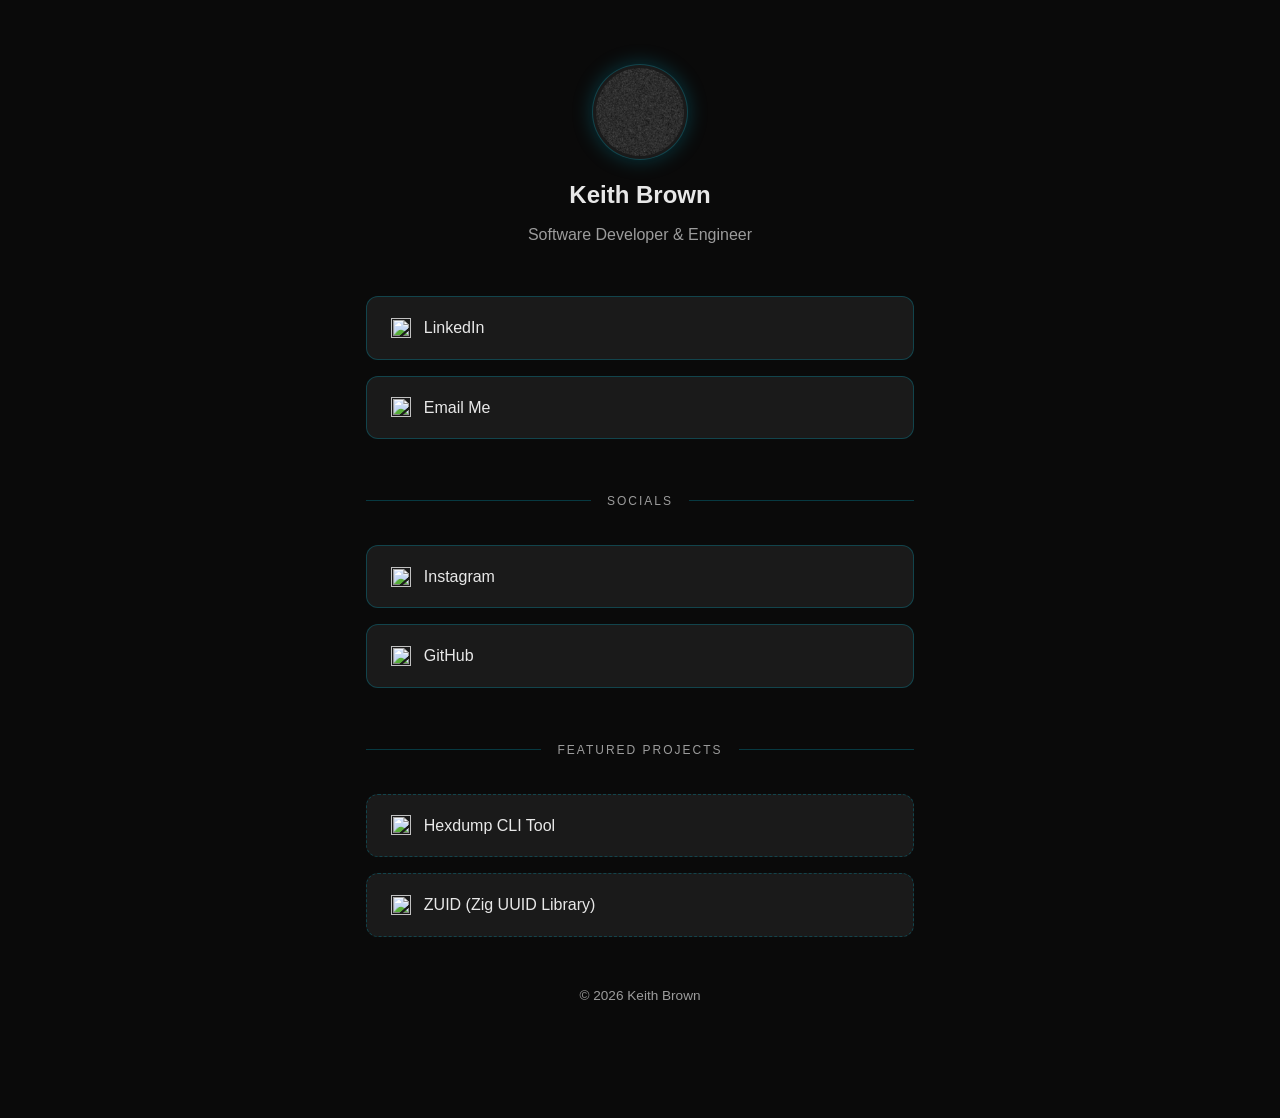
==== commit 891e2fc9: "Update styles" ====
--- a/index.html
+++ b/index.html
@@ -22,29 +22,33 @@
 
             <main class="link-stack">
                 <a href="https://linkedin.com/in/keithbrown39423/" class="link-item" target="_blank">
-                    <i class="fab fa-linkedin"></i> LinkedIn
+                    <img src="https://s2.svgbox.net/social.svg?ic=linkedin&color=00a6c0" width="20" height="20"> LinkedIn
                 </a>
                 <a href="mailto:keithbrown39423@outlook.com" class="link-item">
-                    <i class="fas fa-envelope"></i> Email Me
+                    <img src="https://s2.svgbox.net/hero-solid.svg?ic=mail&color=00a6c0" width="20" height="20"> Email Me
                 </a>
 
                 <div class="divider"><span>Socials</span></div>
 
                 <a href="https://instagram.com/KeithBrown39423" class="link-item" target="_blank">
-                    <i class="fab fa-instagram"></i> Instagram
+                    <img src="https://s2.svgbox.net/social.svg?ic=instagram&color=00a6c0" width="20" height="20"> Instagram
                 </a>
                 <a href="https://github.com/KeithBrown39423" class="link-item" target="_blank">
-                    <i class="fab fa-github"></i> GitHub
+                    <img src="https://s2.svgbox.net/social.svg?ic=github&color=00a6c0" width="20" height="20"> GitHub
                 </a>
 
-                <div class="divider"><span>Featured Projects</span></div>
+                <div class="divider" id="projects"><span>Featured Projects</span></div>
 
                 <a href="https://github.com/KeithBrown39423/Hexdump" class="link-item project-link" target="_blank">
-                    <i class="fas fa-terminal"></i> Hexdump CLI Tool
+                    <img src="https://s2.svgbox.net/hero-solid.svg?ic=terminal&color=00a6c0" width="20" height="20"> Hexdump CLI Tool
                 </a>
                 <a href="https://github.com/KeithBrown39423/ZUID" class="link-item project-link" target="_blank">
-                    <i class="fas fa-fingerprint"></i> ZUID (Zig UUID Library)
+                    <img src="https://s2.svgbox.net/hero-solid.svg?ic=finger-print&color=00a6c0" width="20" height="20"> ZUID (Zig UUID Library)
                 </a>
+                <!-- UPCOMING PROJECT
+                <a href="https://qrlite.dev/" class="link-item project-link" target="_blank">
+                    <img src="https://s2.svgbox.net/hero-solid.svg?ic=qrcode&color=00a6c0" width="20" height="20"> QRLite (QR Code API)
+                </a> -->
             </main>
 
             <footer class="mini-footer">
@@ -53,4 +57,4 @@
         </div>
     </body>
 
-</html>+</html>
--- a/css/main.css
+++ b/css/main.css
@@ -1 +1 @@
-.linktree-container{max-width:1440px;margin:0 auto;padding-left:1rem;padding-right:1rem}.profile-header .profile-img-container,.link-item{background-color:#1a1a1a;border:1px solid rgba(0,166,192,.3);transition:all .3s ease}.profile-header .profile-img-container:hover,.link-item:hover{border-color:#00a6c0;background-color:rgba(0,166,192,.1)}*{margin:0;padding:0;box-sizing:border-box}body{font-family:"Segoe UI",Tahoma,Geneva,Verdana,sans-serif;background-color:#0a0a0a;color:#e8e8e8;line-height:1.6;overflow-x:hidden}.linktree-container{max-width:580px;padding-top:4rem;padding-bottom:4rem;display:flex;align-items:center;justify-content:center;flex-direction:column;min-height:100vh}.profile-header{text-align:center;margin-bottom:3rem}.profile-header .profile-img-container{width:96px;height:96px;border-radius:50%;display:flex;align-items:center;justify-content:center;margin:0 auto 1rem;box-shadow:0 0 20px rgba(0,166,192,.3)}.profile-header .profile-img-container .profile-placeholder{font-size:2.5rem;color:#00a6c0}.profile-header .profile-name{font-size:1.5rem;font-weight:700;margin-bottom:.5rem}.profile-header .profile-bio{color:rgba(232,232,232,.7)}.link-stack{width:100%;display:flex;flex-direction:column;gap:1rem}.link-item{display:flex;align-items:center;justify-content:center;justify-content:flex-start;padding:18px 24px;color:#e8e8e8;text-decoration:none;border-radius:12px;font-weight:500}.link-item i{font-size:1.3rem;width:35px;color:#00a6c0}.link-item:hover{color:#0a0a0a;background-color:#00a6c0;transform:translateY(-3px);box-shadow:0 10px 25px rgba(0,166,192,.25)}.link-item:hover i{color:#0a0a0a}.link-item.project-link{border-style:dashed}.divider{text-align:center;margin:2rem 0 1rem;position:relative;width:100%}.divider::before{content:"";position:absolute;top:50%;left:0;width:100%;height:1px;background:rgba(0,166,192,.3);z-index:1}.divider span{background:#0a0a0a;padding:0 1rem;position:relative;z-index:2;font-size:.75rem;text-transform:uppercase;letter-spacing:2px;color:rgba(232,232,232,.7)}.mini-footer{margin-top:auto;padding:3rem 0;font-size:.85rem;color:rgba(232,232,232,.7);text-align:center}::-webkit-scrollbar{width:6px}::-webkit-scrollbar-track{background:#0a0a0a}::-webkit-scrollbar-thumb{background:#00a6c0;border-radius:10px}/*# sourceMappingURL=main.css.map */
+*{margin:0;padding:0;box-sizing:border-box}body{font-family:"Segoe UI",Tahoma,Geneva,Verdana,sans-serif;background-color:#0a0a0a;color:#e8e8e8;line-height:1.6;overflow-x:hidden}.linktree-container{max-width:1440px;margin:0 auto;padding:4rem 1rem}.profile-header .profile-img-container,.link-item{background-color:#1a1a1a;border:1px solid rgba(0,166,192,.3019607843);transition:all .3s ease}.profile-header .profile-img-container:hover,.link-item:hover{border-color:#00a6c0;background-color:rgba(0,166,192,.1)}.linktree-container{display:flex;align-items:center;justify-content:center;flex-direction:column;max-width:580px;min-height:100vh}.profile-header{margin-bottom:3rem;text-align:center}.profile-header .profile-img-container{display:flex;align-items:center;justify-content:center;border-radius:50%;box-shadow:0 0 20px rgba(0,166,192,.3);height:96px;margin:0 auto 1rem;width:96px}.profile-header .profile-img-container .profile-placeholder{color:#00a6c0;font-size:2.5rem}.profile-header .profile-name{font-size:1.5rem;font-weight:700;margin-bottom:.5rem}.profile-header .profile-bio{color:rgb(155.5,155.5,155.5)}.link-stack{display:flex;flex-direction:column;gap:1rem;width:100%}.link-item{display:flex;align-items:center;justify-content:center;border-radius:12px;color:#e8e8e8;font-weight:500;justify-content:flex-start;padding:18px 24px;text-decoration:none}.link-item img{margin-right:.8rem}.link-item:hover{background-color:rgb(38.75,38.75,38.75);box-shadow:0 10px 25px rgba(0,166,192,.25);transform:translateY(-3px)}.link-item.project-link{border-style:dashed}.divider{margin:2rem 0 1rem;position:relative;text-align:center;width:100%}.divider::before{background:rgba(0,166,192,.3019607843);content:"";height:1px;left:0;position:absolute;top:50%;width:100%;z-index:1}.divider span{background:#0a0a0a;color:rgb(155.5,155.5,155.5);font-size:.75rem;letter-spacing:2px;padding:0 1rem;position:relative;text-transform:uppercase;z-index:2}.mini-footer{color:rgb(155.5,155.5,155.5);font-size:.85rem;margin-top:auto;padding:3rem 0;text-align:center}::-webkit-scrollbar{width:6px}::-webkit-scrollbar-track{background:#0a0a0a}::-webkit-scrollbar-thumb{background:#00a6c0;border-radius:10px}/*# sourceMappingURL=main.css.map */
